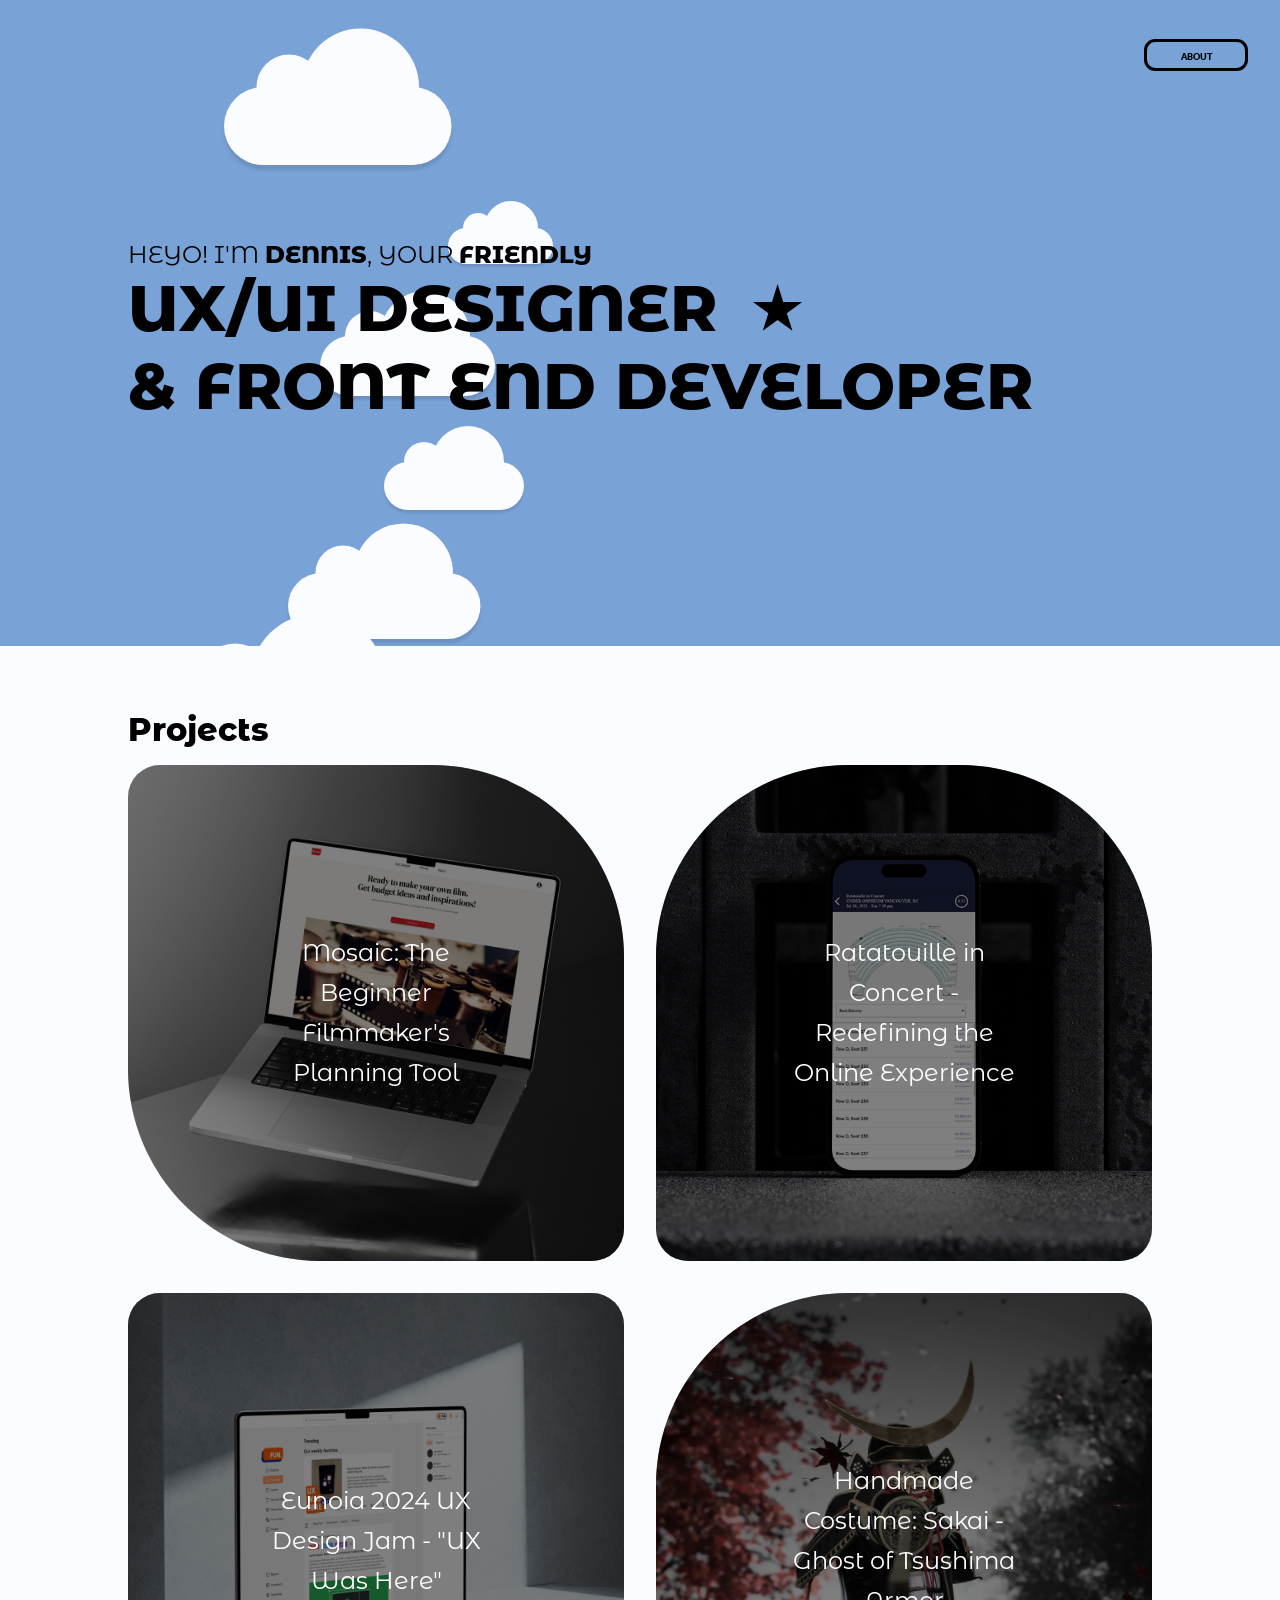
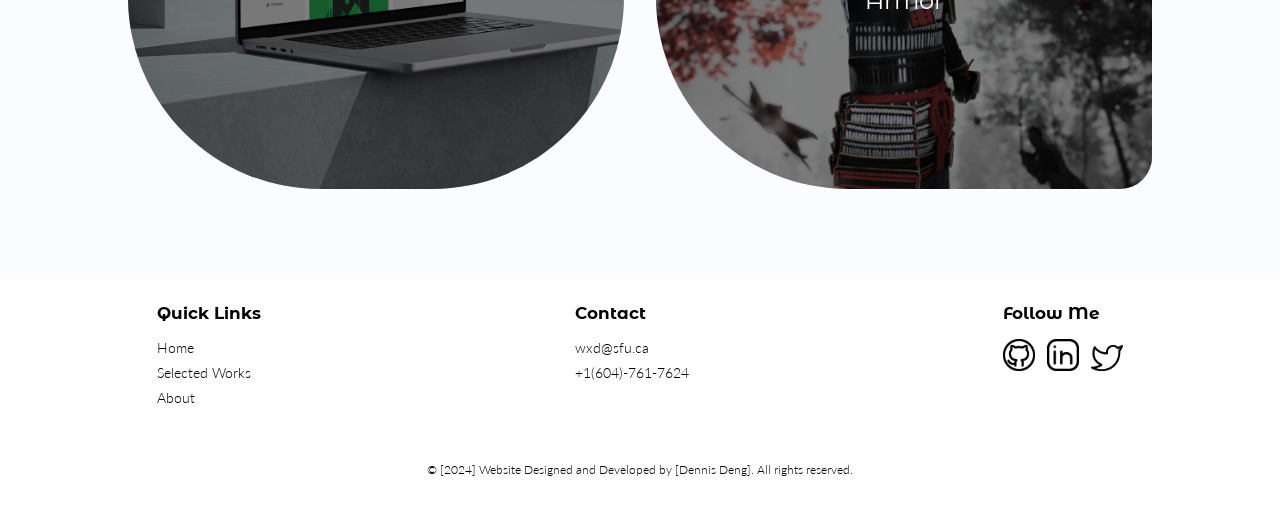
==== index.html @ 2049c50f "Recover from local files" ====
<!DOCTYPE html>
<html lang="en">
    <head>
        <meta charset="utf-8" />
        <meta name="viewport" content="width=device-width, initial-scale=1">
        
        <title>Dennis Deng's Portfolio | UX/UI Designer & Front-End Developer</title>

        <link rel="preconnect" href="https://fonts.googleapis.com">
        <link rel="preconnect" href="https://fonts.gstatic.com" crossorigin>
        <link href="https://fonts.googleapis.com/css2?family=Lato:ital,wght@0,100;0,300;0,400;0,700;0,900;1,100;1,300;1,400;1,700;1,900&family=Montserrat+Alternates:ital,wght@0,500;0,600;0,700;0,800;0,900;1,500;1,600;1,700;1,800;1,900&display=swap" rel="stylesheet">

        <link rel="stylesheet" href="css/animation.css">
        <link rel="stylesheet" href="css/main.css">
        <link rel="stylesheet" href="css/grid.css">

    </head>

    <body>
        <header role="banner">
            <div class="heading">
                <nav class="header-container nav-flex" role="navigation">
                    <a href="#">
                        <img src="img/logo_3_white.svg" width="633" height="649" alt="A signature logo with my initial inside a moon that lead the user back to the top.">
                    </a>
                    
                    <div class="cloud-button">
                        <ul>
                            <li>
                                <a class="navs nav-about" href="about.html">
                                    <span></span><span></span><span></span><span></span>
                                    ABOUT
                                </a>
                            </li>
                        </ul>
                    </div>
                </nav>
            </div>
        </header>

        <div id="background-wrap" aria-hidden="true">
            <div class="x1">
                <div class="cloud"></div>
            </div>

            <div class="x2">
                <div class="cloud"></div>
            </div>

            <div class="x3">
                <div class="cloud"></div>
            </div>

            <div class="x4">
                <div class="cloud"></div>
            </div>

            <div class="x5">
                <div class="cloud"></div>
            </div>

            <div class="x6">
                <div class="cloud"></div>
            </div>

            <div class="x7">
                <div class="cloud"></div>
            </div>
        </div>

        <section class="home-container name-and-role">

            <div class="grid-hero">
                <div class="hero-heading-lines">
                    <p>HEYO! I'M <span>DENNIS</span>, YOUR <span>FRIENDLY</span></p>
                    <div class="hero-heading-line">
                        <h1>UX/UI DESIGNER <span class="star"></span> <span class="second-role">& FRONT END DEVELOPER</span></h1>
                    </div>
                </div>
            </div>
            
        </section>

        <section class="work-section">
            <div class="selected-work">
                <div class="home-container works-heading">
                    <h2>Projects</h2>
                </div>

                <div class="home-container grid two-columns works-selections">
                    <div class="cloud-effect work-one">
                        <ul>
                            <li>
                                <a href="works3.html">
                                    <span></span><span></span><span></span><span></span>
                                    <div class="image-wrapper wrapper-three">
                                        <img src="img/work3/landingpage.webp" width="1600" height="1200" alt="Mosaic, the filmmaker tool landing page">
                                        <h3 class="image-title">Mosaic: The Beginner Filmmaker's Planning Tool</h3>
                                    </div>
                                </a>
                            </li>
                        </ul>
                    </div>                    

                    <div class="cloud-effect work-two">
                        <ul>
                            <li>
                                <a href="works.html">
                                    <span></span><span></span><span></span><span></span>
                                    <div class="image-wrapper wrapper-one">
                                        <img src="img/phone-mockup.jpeg" width="1000" height="750" alt="A front perspective view of the orchestra with four orchestra section names hover on the screen">
                                        <h3 class="image-title">Ratatouille in Concert - Redefining the Online Experience</h3>
                                    </div>
                                </a>
                            </li>
                        </ul>
                    </div>

                    <div class="cloud-effect work-three">
                        <ul>
                            <li>
                                <a href="works2.html">
                                    <span></span><span></span><span></span><span></span>
                                    <div class="image-wrapper wrapper-two">
                                        <img src="img/work2/fun-mode-mocup.jpeg" width="1600" height="1200" alt="the fun page mockup">
                                        <h3 class="image-title">Eunoia 2024 UX Design Jam - "UX Was Here"</h3>
                                    </div>
                                </a>
                            </li>
                        </ul>
                    </div>

                    <div class="cloud-effect work-four">
                        <ul>
                            <li>
                                <a href="works4.html">
                                    <span></span><span></span><span></span><span></span>
                                    <div class="image-wrapper wrapper-four">
                                        <img src="img/work4/poster1.webp" width="1152" height="2048" alt="Me dressed the Samurai costume made by my team in IAT336">
                                        <h3 class="image-title">Handmade Costume: Sakai - Ghost of Tsushima Armor</h3>
                                    </div>
                                </a>
                            </li>
                        </ul>
                    </div>

                </div>
            </div>

            <footer class="footer">
                <div class="footer-content">
                    <div class="footer-section links">
                        <h3>Quick Links</h3>
                        <ul>
                            <li><a href="index.html">Home</a></li>
                            <li><a href="index.html#work-section">Selected Works</a></li>
                            <li><a href="about.html">About</a></li>
                        </ul>
                    </div>
                    <div class="footer-section contact">
                        <h3>Contact</h3>
                        <ul>
                            <li><a href="mailto:wxd@sfu.com">wxd@sfu.ca</a></li>
                            <li><a href="tel:+16047617624">+1(604)-761-7624</a></li>
                        </ul>
                    </div>
                    <div class="footer-section social">
                        <h3>Follow Me</h3>
                        <div class="follow-me">
                            <a href="https://github.sfu.ca/wxd?tab=repositories" target="_blank">
                                <img src="img/github.png" width="638" height="638" alt="A GitHub icon that will lead the user to my GitHub page">
                            </a>
                            <a href="https://www.linkedin.com/in/dennis-deng-a18a14203/" target="_blank">
                                <img src="img/linkdin.png" width="638" height="638" alt="A LinkedIn icon that will lead the user to my Linkdin page">
                            </a>
                            <a href="https://twitter.com/NewBlashed" target="_blank">
                                <img src="img/twitter.png" width="638" height="638" alt="A Twitter icon that will lead the user to my Twitter page">
                            </a>
                        </div>
                        
                        
                    </div>
                </div>
                <div class="footer-bottom">
                    <p>&copy; [2024] Website Designed and Developed by [Dennis Deng]. All rights reserved.</p>
                </div>
            </footer>
        </section>
        
    </body>
</html>
---- css/animation.css ----
/* animations */

/* Reference: https://animista.net/play/basic/slide/slide-right */

@keyframes animateCloud {
    0% {margin-left: -62.5rem; opacity: 0;}
    100% {margin-left: 100%; opacity: 1;}
}

@keyframes fadeIn {
    from { opacity: 0; }
    to { opacity: 1; }
}

@keyframes animateCloud2 {
    0% {margin-left: -11.5rem; opacity: 0;}
    50% {opacity: 0.3;}
    100% {margin-left: 100%; opacity: 1;}
}

@keyframes scale-and-spin {
    0%, 10% { 
        transform: scale(0) rotate(0deg);
    }
    20% { 
        transform: scale(1) rotate(0deg);
    }
    100% {
        transform: scale(1) rotate(360deg); 
    }
}


@keyframes slowFadeIn {
    0% { opacity: 0; }
    30% { opacity: 0; }
    100% { opacity: 1; }
}

@keyframes slide-bottom {
    0% {
        transform: translateY(-6rem);
        opacity: 0;
    }

    100% {
        transform: translateY(0);
        opacity: 1;
    }
}

@keyframes slide-right {
    0% {
        transform: translateX(-2rem);
        opacity: 0;
    }
    30%{
        transform: translateX(-2rem);
        opacity: 0;
    }
    100% {
        transform: translateX(0);
        opacity: 1;
    }
}

@keyframes spin {
    from {
        transform: rotate(0deg);
    }
    to {
        transform: rotate(360deg);
    }
}
---- css/main.css ----
*{
    margin: 0;
    padding: 0;
    box-sizing: border-box;
}

body {
    color: #010101;
    background-color: #79a2d6;

    font-size: 1rem;
    overflow-x: hidden;
}


/* Clouds */
/* tutorials: https://www.youtube.com/watch?v=V5TzSm-INrY&ab_channel=CatalystCoder */
#background-wrap {
    padding-top: 3.125rem;
    width:100%;
    position: fixed;
    z-index: -1;
}

.x1 {
    animation: animateCloud 40s linear infinite;
    transform: scale(0.65);
}

.x2 {
    animation: animateCloud 20s linear infinite;
    transform: scale(0.3);
}

.x3 {
    animation: animateCloud 30s linear infinite;
    transform: scale(0.5);
}

.x4 {
    animation: animateCloud 15s linear infinite;
    transform: scale(0.4);
}

.x5 {
    animation: animateCloud 25s linear infinite;
    transform: scale(0.55);
}

.x6 {
    animation: animateCloud 15s linear infinite;
    transform: scale(0.75);
}

.x7 {
    animation: animateCloud 35s linear infinite;
    transform: scale(0.95);
}

.cloud {
    animation: fadeIn 2s;
    background: #fafcff;
    border-radius: 6.25em; 
    box-shadow: 0 0.5em 0.3125em rgba(0, 0, 0, 0.1); 
    height: 7.5em; 
    position: relative;
    width: 21.875em; 
}

.cloud:after, .cloud:before {
    animation: fadeIn 2s;
    background: #fafcff;
    content: '';
    position: absolute;
    z-index: -1;
}

.cloud:after {
    border-radius: 6.25em; 
    height: 6.25em; 
    left: 3.125em; 
    top: -3.125em; 
    width: 6.25em; 
}

.cloud:before {
    border-radius: 12.5em; 
    width: 11.25em; 
    height: 11.25em; 
    right: 3.125em; 
    top: -5.625em; 
}

         
/* star */
/* Youtube tutorial: https://www.youtube.com/shorts/K7EvRT1rzUs */
.star {
    display: inline-block; 
    width: 0.8em; 
    height: 0.8em; 
    background-color: black;
    clip-path: polygon(50% 0%, 61% 35%, 98% 35%, 68% 57%, 79% 91%, 50% 70%, 21% 91%, 32% 57%, 2% 35%, 39% 35%);
    margin-left: 1rem; 
    margin-bottom: 0.5rem;
    vertical-align: middle; 
    animation: scale-and-spin 5s alternate ease-in-out;
}

.hero-heading-line h1 .star {
    display: inline-block; 
}

h1{
    font-size: 5rem;
    font-family: 'Montserrat Alternates', sans-serif;
    font-weight: 800;
    animation: slide-bottom 1s cubic-bezier(0.250, 0.460, 0.450, 0.940) both;
    margin-bottom: 1rem;
}

h2{
    font-family: 'Montserrat Alternates', sans-serif;
    font-weight: 800;
    animation: slowFadeIn 1s;
}

h3{
    font-family: 'Montserrat Alternates', sans-serif;
    font-weight: 400;
    animation: slowFadeIn 1s;
}

p{
    font-family: 'Lato', sans-serif;
    font-weight: 300;
    margin-bottom: 1.25rem;
    font-size: 1.25rem;
    animation: slide-right 1s;
}

ul li{
    text-decoration: none;
    list-style-type: none;
    font-family: 'Lato', sans-serif;
    font-weight: 300;
    animation: slide-right 1s;
}

.hero-heading-lines p{
    font-family: 'Montserrat Alternates', sans-serif;
    font-weight: 400;
    font-size: 2rem;
    animation: slowFadeIn 1s;
}

.hero-heading-lines span{
    font-weight: 800;
}

.home-container {
    width: 100%;
    max-width: 102.5rem;
    margin-left: auto;
    margin-right: auto;
    padding-left: 3rem;
    padding-right: 3rem;
}

.header-container{
    width: 100%;
    max-width: 102.5rem;
    margin-top: 0.5rem;
    margin-left: auto;
    margin-right: auto;
    padding-left: 2rem;
    padding-right: 2rem;
}

.header-container img{
    opacity: 0;
}


/* nav */
.navs{
    padding: 1rem 2rem;
}

nav ul li a{
    text-decoration: none;
    font-family: 'Lato', sans-serif;
    font-weight: 800;
    color: #000;
    transition: 0.5s;
    font-size: 0.55rem;
}

nav ul li a:hover{
    color: #ffffff;
}

/* button 
a cloud button tutorial from a short video in an chinese app: http://xhslink.com/P86F2w*/
nav ul{
    list-style: none;
    margin: 0;
    padding: 0;
}

nav ul li {
    --c: #000000;
    color: var(--c);
    width: 6.5rem;
    height: 2rem;
    border: 0.2rem solid var(--c);
    border-radius: 0.7rem;
    text-align: center;
    font-weight: bold;
    cursor: pointer;
    margin-left: 1rem;
    line-height: 1.45em;
    position: relative;
    overflow: hidden;
    z-index: 2;
    transition: 0.5s;
}

nav ul li span{
    position: absolute;
    width: 40%;
    height: 100%;
    background-color: var(--c);
    border-radius: 50%;
    transform: translateY(150%);
    left: calc((var(--n) - 1) * 25%);

    transition: 0.5s;
    transition-delay: calc((var(--n) - 1) * 0.1s);
    z-index: -1;
}

nav ul li:hover span{
    transform: translateY(0) scale(2);
}

nav ul li a:focus {
    background-color: #000;
    color: #fff;
}

nav ul li span:nth-child(1){
    --n:1;
}

nav ul li span:nth-child(2){
    --n:2;
}

nav ul li span:nth-child(3){
    --n:3;
}

nav ul li span:nth-child(4){
    --n:4;
}

/* heading */
.hero-heading-line h1{
    margin: 0;
}

.hero-heading-lines p{
    font-weight: 400;
    margin: 15rem 0 0 0;
}

.hero-heading-line h1 span {
    display: block; 
}


/* selected work */
.cloud-effect{
    margin: 0;
}
.cloud-effect ul{
    list-style: none;
    margin: 0;
    padding: 0;
}

.cloud-effect ul li{
    --c:#79a2d6;
    color: var(--c);
    width: 100%;
    height: auto;
    /* border: 0.4rem solid #000000; */
    /* border-radius: 2rem; */
    text-align: center;
    line-height: 2.5rem;
    font-weight: bold;
    cursor: pointer;
    position: relative;
    overflow: hidden;
    z-index: 8;
    transition: 0.5s;
}

.cloud-effect ul li span{
    position: absolute;
    width: 70%;
    height: 70%;
    background-color: var(--c);
    border-radius: 50%;
    transform: translateY(150%);
    left: calc((var(--n) - 2) * 50%);

    transition: 0.5s;
    transition-delay: calc((var(--n) - 1) * 0.1s);
    z-index: 6;
}

.cloud-effect ul li:hover span,
.cloud-effect ul li a:focus span{
    transform: translateY(0) scale(2);
}

.cloud-effect ul li span:nth-child(1){
    --n:1;
}

.cloud-effect ul li span:nth-child(2){
    --n:2;
}

.cloud-effect ul li span:nth-child(3){
    --n:3;
}

.cloud-effect ul li span:nth-child(4){
    --n:4;
}

.selected-work {
    position: relative;
    background-color: #fafcff;
    padding-bottom: 10vh;
    margin-top: 1rem;
}

.work-one ul li{
    animation: slowFadeIn 2s;
    border-radius: 2rem 12rem 2rem 12rem;
}
.work-two ul li{
    animation: slowFadeIn 3s;
    border-radius: 12rem 12rem 2rem 2rem;
}
.work-three ul li{
    animation: slowFadeIn 4s;
    border-radius: 2rem 2rem 12rem 12rem;
}
.work-four ul li{
    animation: slowFadeIn 5s;
    border-radius: 12rem 2rem 2rem 12rem;
}

.works-heading h2{
    margin-top: 3rem;
    margin-bottom: 1rem;
    font-size: 2rem;

    color: #000000;
}

.works-selections h3{
    font-size: 1.5rem;
}

.works-heading {
    position: relative; 
    padding-top: 1rem;
}

.works-selections {
    position: relative; 
}

.image-wrapper {
    position: relative;
    width: 100%;
    padding-top: 100%;
    overflow: hidden;
}

.image-wrapper::before {
    content: '';
    position: absolute;
    top: 0;
    left: 0;
    width: 100%;
    height: 100%;
    z-index: 1;
}

.wrapper-one::before{
    background: rgba(0, 0, 0, 0.5);
}

.wrapper-two::before{
    background: rgba(0, 0, 0, 0.5);
}

.wrapper-three::before{
    background: rgba(0, 0, 0, 0.5);
}

.wrapper-four::before{
    background: rgba(0, 0, 0, 0.5);
}

.image-wrapper img {
    position: absolute;
    top: 0;
    left: 0;
    width: 100%;
    height: 100%;
    object-fit: cover;
    z-index: 0;
}

.image-title {
    position: absolute;
    text-align: center;
    top: 50%;
    left: 50%;
    transform: translate(-50%, -50%);
    z-index: 10;
    color: white; 
    transition: color 1s; 
}

.cloud-effect ul li:hover .image-title {
    color: black; 
}

/* I wouldn't get the focus state to trigger the title animation, only hover would. Therefore, I ask chatgpt with prompt: giving the following HTML structure, how to get focus state to work for the image-title animation? */
/* Focus State for the anchor */
.cloud-effect ul li a:focus-within .image-title {
    color: black; 
}

/* Chatgpt prompt: the .name-and-role, .heading also scroll when scrolling, I want it to be fixed and the work-section to be relative */
.name-and-role{
    position: fixed;
    top: 0; 
    left: 0; 
    right: 0; 
    z-index: 1; 
}

.heading{
    background-color: transparent;
    transition: background-color 0.3s ease, box-shadow 0.3s ease;
    animation: slowFadeIn 3s;
    position: fixed;
    top: 0; 
    left: 0; 
    right: 0; 
    z-index: 2; 
}

.nav-flex img {
    width: 100%;
    height: 10vh;
    padding: 1rem 0 1rem;
    transition: transform 0.2s ease; 
    margin-left: 0;
}

.nav-flex{
    text-align: left;
}

.button-flex{
    display: flex;
    flex-wrap: nowrap;
}

/* buttons */
.button-secondary{
    display: inline-block;  
    padding: 1rem 2rem;
    font-size: 0.75rem;
    font-weight: 600;
    border-radius: 0.7rem;
    color: rgb(255, 255, 255);
    background-color: #000000;
    text-decoration: none;
    transition-property: background-color; 
    transition-duration: 0.5s;
    /* text-align: center; */
    border: 0.2rem solid transparent;
    font-family: 'Lato', sans-serif;
    font-weight: 800;
    animation: slowFadeIn 2s;
}

.button-secondary:hover, .button-secondary:focus {
    background-color: transparent;
    border-radius: 0.7rem;
    padding: 1rem 2rem;
    border: 0.2rem solid;
    color: #000000;
}

/* Higher z-index for work-section to scroll over fixed elements */
.work-section {
    position: relative;
    top: 70vh;
    z-index: 2; 
}

/* ---------- footer ---------- */
.footer {
    z-index: 4;
    background-color: rgb(255, 255, 255);
    color: #000000;
    padding: 1.5rem 0;
    font-size: 0.9rem;
    box-shadow: 0 -0.3rem 0.3rem -0.3rem rgba(0, 0, 0, 0.2);
}

.footer-content {
    display: flex;
    justify-content: space-around;
    align-items: flex-start;
    flex-wrap: wrap;
    max-width: 100%;
    margin: 0 auto;
}

.footer-section {
    margin-bottom: 1.5rem;
}

.footer-section h3 {
    color: #000000;
    margin-bottom: 1rem;
    font-weight: 700;
}

.footer-section ul {
    list-style: none;
    font-family: 'Lato', sans-serif;
    padding: 0;
}

.footer-section ul li{
    margin-bottom: 0.5rem;
}

.footer-section ul li a {
    color: #000000;
    text-decoration: none;
    transition: color 0.3s;
}

.footer-section ul li a:hover {
    color: #79a2d6;
}

.footer-bottom {
    text-align: center;
    margin-top: 1.5rem;
}

.footer-bottom p{
    font-size: 0.75rem;
}

.follow-me{
    width: 100%;
    display: flex;
    justify-content: space-between;
    align-items: baseline;
    gap: 0.75rem;
}

.follow-me img{
    width: 2rem;
    height: auto;
}
---- css/grid.css ----
.grid{
    display: grid;
}

.grid.two-columns {
    grid-template-columns: minmax(1rem,1fr) minmax(1rem,1fr);
    grid-gap: 2rem;
}

.grid.three-columns {
    grid-template-columns: minmax(1rem,1fr) minmax(1rem,1fr) minmax(1rem,1fr);
    grid-gap: 1rem;
}

.hero-heading-lines {
    flex-direction: column;
    display: flex;
}

.hero-heading-line {
    justify-content: space-between;
    align-items: flex-end;
    display: flex;
    position: relative;
    overflow: hidden;
}

.nav-flex{
    display: flex;
    justify-content: space-between;
    align-items: center;
}

/* Tutorial of using media query: https://css-tricks.com/a-complete-guide-to-css-media-queries/ */

/* Mobile Phones: less than 600px / 16px ~= 37.5rem */
@media only screen and (max-width: 37.5rem) {
    .home-container {
        width: 100%;
        padding-left: 1rem;
        padding-right: 1rem;
    }

    .project-website{
        width: 100%;
    }

    .hero-heading-lines p{
        margin: 15rem 0 0 0;
        font-size: 1rem;
    }

    h1{
        font-size: 1.5rem;
    }

    h2{
        font-size: 1rem;
    }

    .works-selections h3 {
        font-size: 1rem;
    }

    footer h3{
        font-size: 1rem;
    }

    .work-one-heading h1{
        margin-top: 0;
        margin-bottom: 2em;
    }

    .works-heading h2{
        margin-top: 3rem;
        margin-bottom: 1rem;

        font-size: 1.25rem;
    }

    h3{
        font-size: 0.75rem;
        margin-bottom: 3em;
    }

    p{
        margin-bottom: 1rem;
        font-size: 1rem;
    }

    .preview-details p{
        color: white;
        width: 100%;
    }

    .grid.two-columns{
        grid-template-columns: 1fr;
    }

    .work-section {
        top: 40vh;
    }

    /* footer */
    .footer-content {
        flex-direction: column;
        align-items: center;
        text-align: center;
    }

    .footer-section {
        margin-bottom: 2rem;
    }

    /* works.html */
    .work-grid-container{
        flex-wrap: wrap;
        gap: 0;
    }

    .content-container{
        flex-wrap: wrap;
        gap: 0;
        margin-bottom: 10em;
    }

    /* about */
    .about-container{
        margin-top: 5rem;
        flex-wrap: wrap;
        gap: 0;
    }

    .star{
        display: none;
    }

    .hero-heading-line h1 .star {
        display: none;
    }

    .bio-container{
        margin-left: 1rem;
        margin-right: 1rem;
    }

    .bio-container h1{
        margin-top: 1rem;
    }

    .image-container img{
        margin-bottom: 3rem;
    }

    .project-thought{
        width: 100%;
        margin-top: 7em;
        margin-bottom: 9em;
    }

    .project-website a{
        display: block;
        text-align: center;
    }

    .work-selection-container{
        display: block;
        text-align: center;
        padding-left: 0;
    }

    .work-selection-container a{
        margin-bottom: 1rem;
        width: 100%;
    }

    .selected-work-one{
        margin-bottom: 5rem;
    }

    .about-page-button a{
        margin-bottom: 0.25rem;
    }

    .work-showcase iframe {
        height: 50rem; 
    }
    figcation{
        margin-top: 2em;
    }
    .heading{
        padding-bottom: 1rem;
    }
    .header-container{
        margin-top: 1rem;
    }
    .nav-flex{
        display: block;
        text-align: center;
        padding-left: 0;
    }
    .navs{
        padding: 1rem 7.5rem;
    }
    .button-flex {
        display: block;
    }
    nav ul li {
        margin-top: 0.15rem;
        width: 100%;
    }

    .project-detail{
        display: block;
        text-align: center;
    }

    .project-detail h3{
        margin-top: 3rem;
        margin-bottom: 1rem;
        font-size: 1.25rem;
    }

    .nav-flex img {
        display: none;
    }

    .project-detail h2{
        margin-top: 2.5rem;
    }

}

@media only screen and (max-height: 56.25rem){
    .work-section {
        position: relative;
        top: 70vh;
        z-index: 2; 
    }
}

/* Tablets: between (600px)37.5rem and (900px)56.25rem */
@media only screen and (min-width: 37.5rem) and (max-width: 56.25rem) {
    h1{
        font-size: 3rem;
    }

    h2{
        font-size: 1.25rem;
    }

    p{
        margin-bottom: 1rem;
        font-size: 1rem;
    }

    .preview-details p{
        color: white;
        width: 100%;
    }

    h3{
        font-size: 1rem;
        margin-bottom: 3em;
    }

    .works-selections h3 {
        font-size: 1.25rem;
    }

    .hero-heading-lines p{
        margin: 15rem 0 0 0;
        font-size: 1rem;
    }

    /* footer */
    .footer-content {
        flex-direction: column;
        align-items: center;
        text-align: center;
    }

    .footer-section {
        margin-bottom: 2rem;
    }

    /* works.html */
    .work-grid-container{
        gap: 10rem;
    }

    .content-container{
        gap: 10rem;
        margin-bottom: 15rem;
    }

    .content-container p{
        margin-top: 0;
    }

    /* about */
    .about-container{
        margin-top: 10rem;
        flex-wrap: wrap;
        gap: 0;
    }

    .bio-container h1{
        margin-top: 1rem;
    }

    .star{
        display: none;
    }

    .works-heading h2{
        margin-top: 3rem;
        margin-bottom: 1rem;

        font-size: 2rem;
    }

    .project-thought{
        width: 75%;
        margin-top: 9em;
        margin-bottom: 11em;
    }
}

/* Small Laptops/Large Tablets: between (900px)56.25rem and (1200px)75rem */
@media only screen and (min-width: 56.25rem) and (max-width: 75rem) {
    h1{
        font-size: 3.5rem;
    }

    h2{
        font-size: 1.25rem;
    }

    p{
        margin-bottom: 1rem;
        font-size: 1rem;
    }


    .hero-heading-lines p{
        margin: 15rem 0 0 0;
        font-size: 1.5rem;
    }

    /* works.html */
    .work-grid-container{
        gap: 20rem;
    }

    .content-container{
        gap: 20rem;
        margin-bottom: 15rem;
    }

    .content-container p{
        margin-top: 0;
    }

    /* about */
    .about-container{
        gap: 5rem;
    }

    .works-heading h2{
        margin-top: 3rem;
        margin-bottom: 1rem;

        font-size: 2rem;
    }

    .project-thought{
        width: 65%;
        margin-top: 10em;
        margin-bottom: 12em;
    }

    .work-showcase iframe {
        height: 60rem; 
    }
    
}

/* desktop/Large laptop: between (1200px)75rem and (1920px)120rem */
@media only screen and (min-width: 75rem) and (max-width: 120rem){ 
    .home-container {
        padding-left: 8rem;
        padding-right: 8rem;
    }

    h1{
        font-size: 4rem;
    }

    .bio-container h1{
        font-size: 5rem;
        width: 100%;
    }

    .hero-heading-lines p{
        margin: 15rem 0 0 0;
        font-size: 1.5rem;
    }
    
    p{
        margin-bottom: 1rem;
        font-size: 1rem;
    }

    .work-showcase iframe {
        height: 50rem; 
    }

    .content-container p{
        margin-top: 0;
    }
}
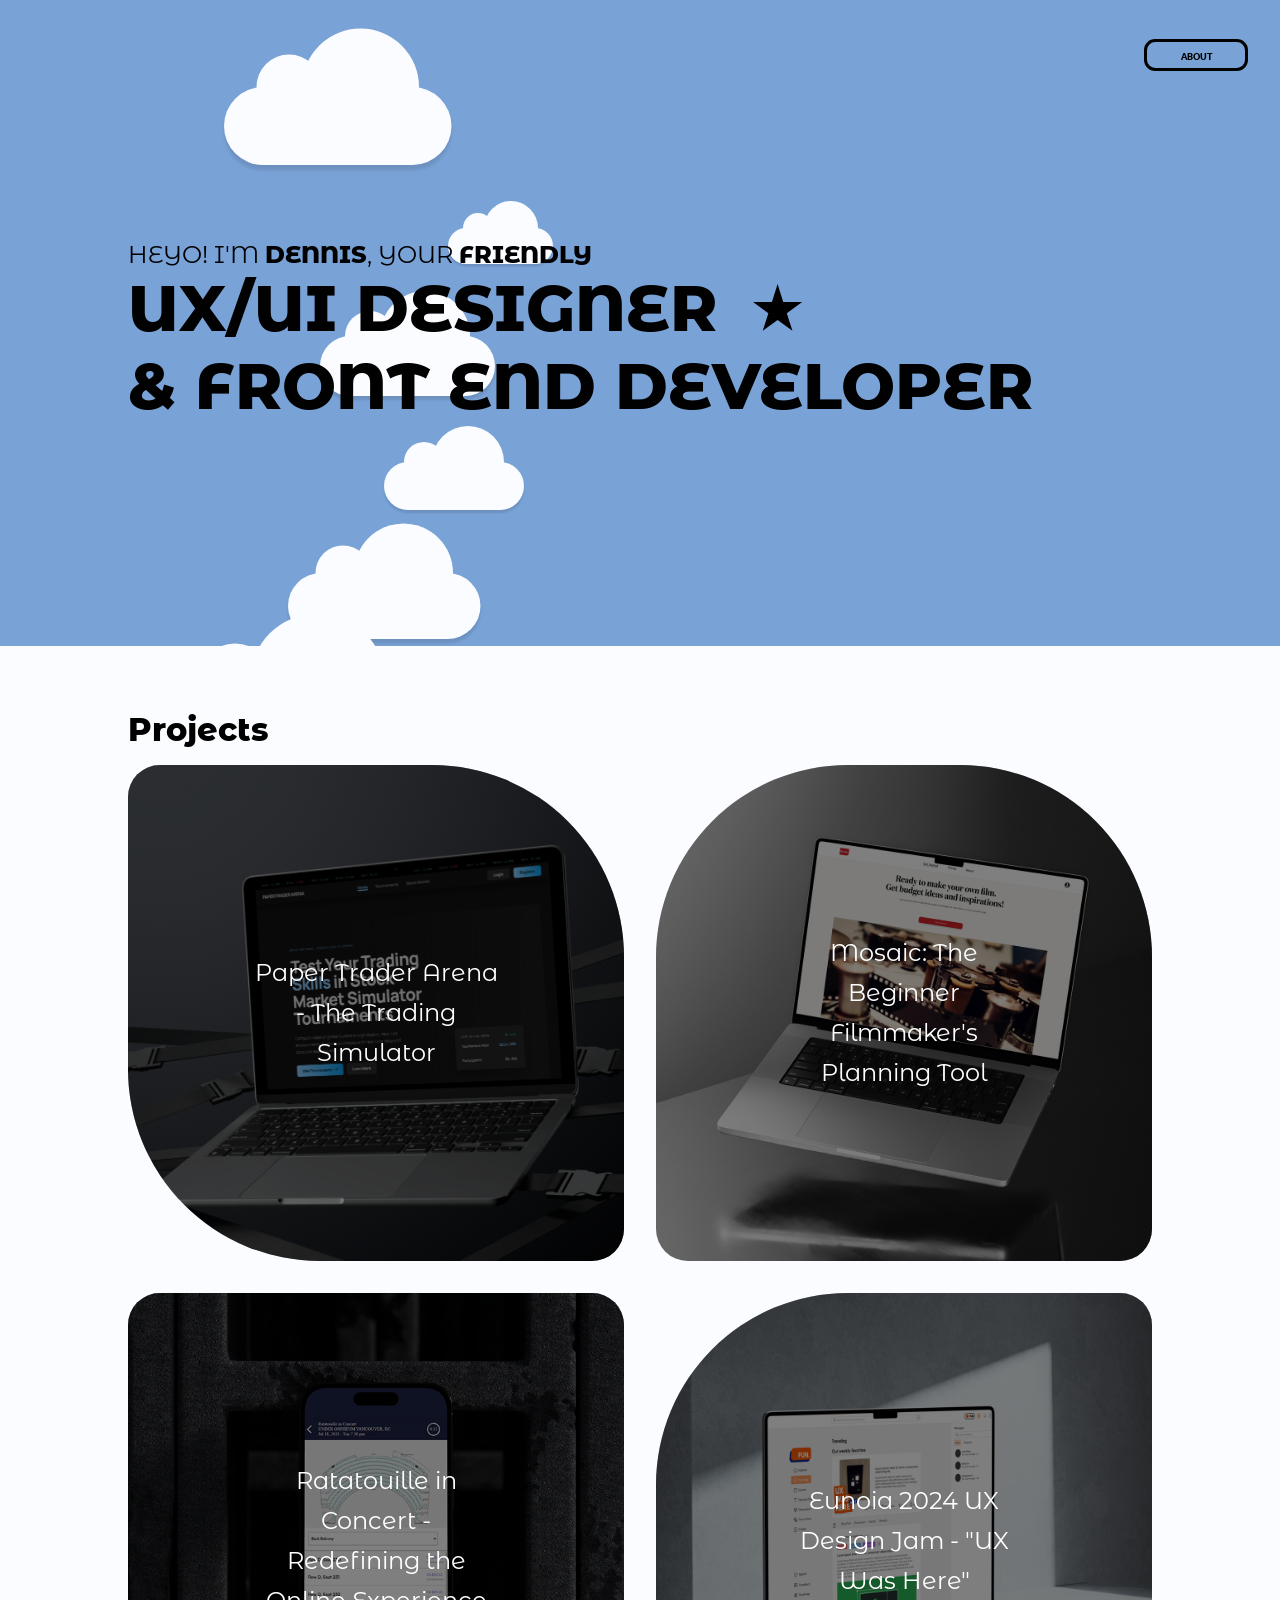
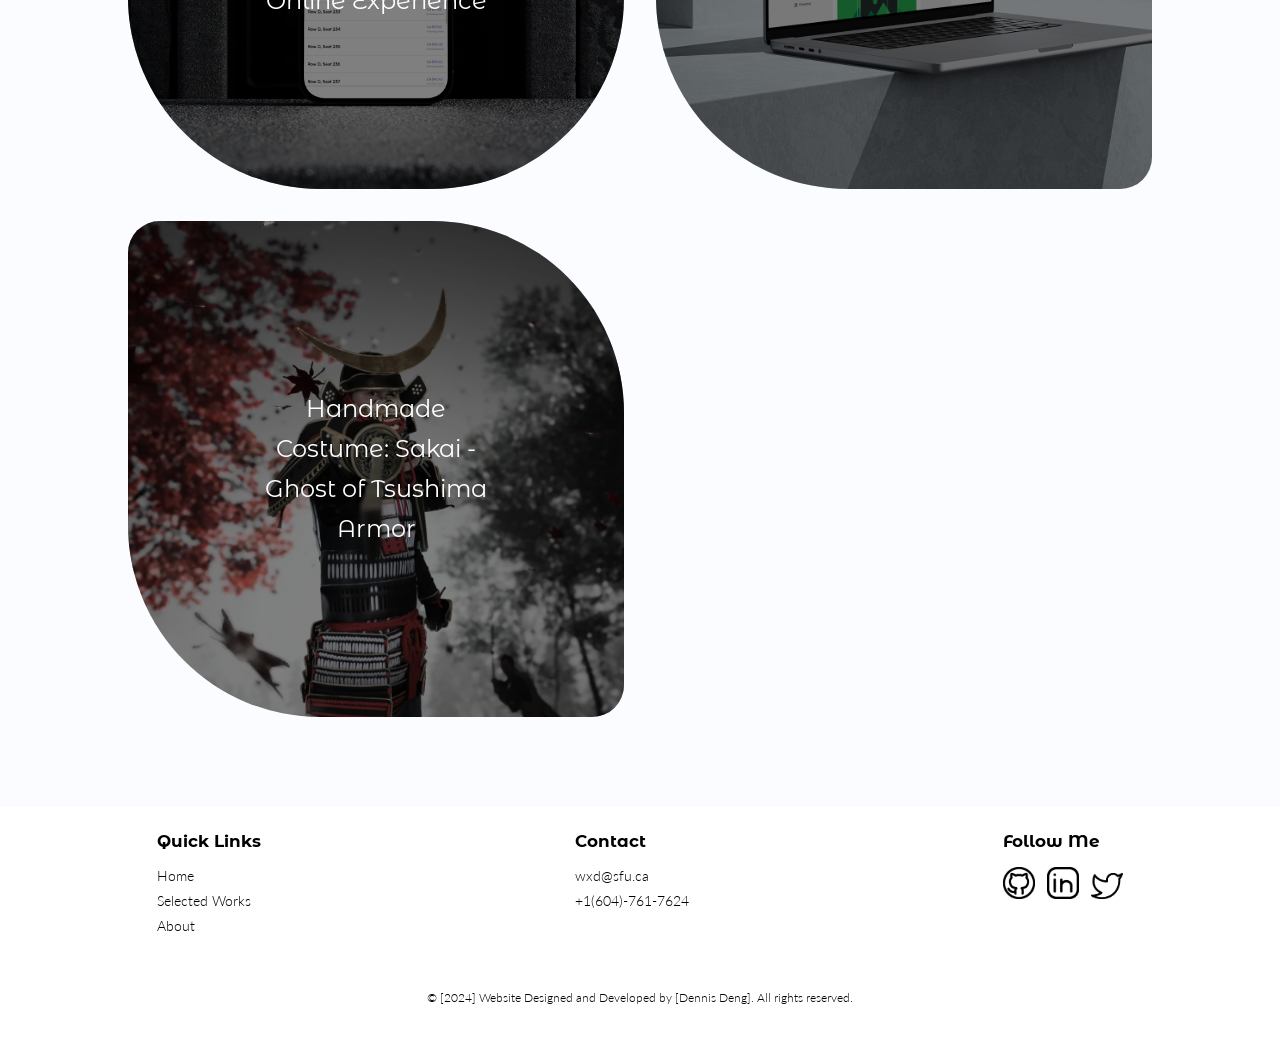
==== commit f475d564: "Updating new experiences Updated Work5" ====
--- a/index.html
+++ b/index.html
@@ -1,191 +1,270 @@
-<!DOCTYPE html>
+<!doctype html>
 <html lang="en">
-    <head>
-        <meta charset="utf-8" />
-        <meta name="viewport" content="width=device-width, initial-scale=1">
-        
-        <title>Dennis Deng's Portfolio | UX/UI Designer & Front-End Developer</title>
-
-        <link rel="preconnect" href="https://fonts.googleapis.com">
-        <link rel="preconnect" href="https://fonts.gstatic.com" crossorigin>
-        <link href="https://fonts.googleapis.com/css2?family=Lato:ital,wght@0,100;0,300;0,400;0,700;0,900;1,100;1,300;1,400;1,700;1,900&family=Montserrat+Alternates:ital,wght@0,500;0,600;0,700;0,800;0,900;1,500;1,600;1,700;1,800;1,900&display=swap" rel="stylesheet">
-
-        <link rel="stylesheet" href="css/animation.css">
-        <link rel="stylesheet" href="css/main.css">
-        <link rel="stylesheet" href="css/grid.css">
-
-    </head>
-
-    <body>
-        <header role="banner">
-            <div class="heading">
-                <nav class="header-container nav-flex" role="navigation">
-                    <a href="#">
-                        <img src="img/logo_3_white.svg" width="633" height="649" alt="A signature logo with my initial inside a moon that lead the user back to the top.">
-                    </a>
-                    
-                    <div class="cloud-button">
-                        <ul>
-                            <li>
-                                <a class="navs nav-about" href="about.html">
-                                    <span></span><span></span><span></span><span></span>
-                                    ABOUT
-                                </a>
-                            </li>
-                        </ul>
-                    </div>
-                </nav>
+  <head>
+    <meta charset="utf-8" />
+    <meta name="viewport" content="width=device-width, initial-scale=1" />
+
+    <title>
+      Dennis Deng's Portfolio | UX/UI Designer & Front-End Developer
+    </title>
+
+    <link rel="preconnect" href="https://fonts.googleapis.com" />
+    <link rel="preconnect" href="https://fonts.gstatic.com" crossorigin />
+    <link
+      href="https://fonts.googleapis.com/css2?family=Lato:ital,wght@0,100;0,300;0,400;0,700;0,900;1,100;1,300;1,400;1,700;1,900&family=Montserrat+Alternates:ital,wght@0,500;0,600;0,700;0,800;0,900;1,500;1,600;1,700;1,800;1,900&display=swap"
+      rel="stylesheet"
+    />
+
+    <link rel="stylesheet" href="css/animation.css" />
+    <link rel="stylesheet" href="css/main.css" />
+    <link rel="stylesheet" href="css/grid.css" />
+  </head>
+
+  <body>
+    <header role="banner">
+      <div class="heading">
+        <nav class="header-container nav-flex" role="navigation">
+          <a href="#">
+            <img
+              src="img/logo_3_white.svg"
+              width="633"
+              height="649"
+              alt="A signature logo with my initial inside a moon that lead the user back to the top."
+            />
+          </a>
+
+          <div class="cloud-button">
+            <ul>
+              <li>
+                <a class="navs nav-about" href="about.html">
+                  <span></span><span></span><span></span><span></span>
+                  ABOUT
+                </a>
+              </li>
+            </ul>
+          </div>
+        </nav>
+      </div>
+    </header>
+
+    <div id="background-wrap" aria-hidden="true">
+      <div class="x1">
+        <div class="cloud"></div>
+      </div>
+
+      <div class="x2">
+        <div class="cloud"></div>
+      </div>
+
+      <div class="x3">
+        <div class="cloud"></div>
+      </div>
+
+      <div class="x4">
+        <div class="cloud"></div>
+      </div>
+
+      <div class="x5">
+        <div class="cloud"></div>
+      </div>
+
+      <div class="x6">
+        <div class="cloud"></div>
+      </div>
+
+      <div class="x7">
+        <div class="cloud"></div>
+      </div>
+    </div>
+
+    <section class="home-container name-and-role">
+      <div class="grid-hero">
+        <div class="hero-heading-lines">
+          <p>HEYO! I'M <span>DENNIS</span>, YOUR <span>FRIENDLY</span></p>
+          <div class="hero-heading-line">
+            <h1>
+              UX/UI DESIGNER <span class="star"></span>
+              <span class="second-role">& FRONT END DEVELOPER</span>
+            </h1>
+          </div>
+        </div>
+      </div>
+    </section>
+
+    <section class="work-section">
+      <div class="selected-work">
+        <div class="home-container works-heading">
+          <h2>Projects</h2>
+        </div>
+
+        <div class="home-container grid two-columns works-selections">
+          <div class="cloud-effect work-one">
+            <ul>
+              <li>
+                <a href="works5.html">
+                  <span></span><span></span><span></span><span></span>
+                  <div class="image-wrapper wrapper-three">
+                    <img
+                      src="img/work5/PaperTrader0.png"
+                      width="1500"
+                      height="1125"
+                      alt="Paper Trader Arena landing page shown on a laptop"
+                    />
+                    <h3 class="image-title">
+                      Paper Trader Arena - The Trading Simulator
+                    </h3>
+                  </div>
+                </a>
+              </li>
+            </ul>
+          </div>
+
+          <div class="cloud-effect work-two">
+            <ul>
+              <li>
+                <a href="works3.html">
+                  <span></span><span></span><span></span><span></span>
+                  <div class="image-wrapper wrapper-one">
+                    <img
+                      src="img/work3/landingpage.webp"
+                      width="1600"
+                      height="1200"
+                      alt="Mosaic, the filmmaker tool landing page"
+                    />
+                    <h3 class="image-title">
+                      Mosaic: The Beginner Filmmaker's Planning Tool
+                    </h3>
+                  </div>
+                </a>
+              </li>
+            </ul>
+          </div>
+
+          <div class="cloud-effect work-three">
+            <ul>
+              <li>
+                <a href="works.html">
+                  <span></span><span></span><span></span><span></span>
+                  <div class="image-wrapper wrapper-two">
+                    <img
+                      src="img/phone-mockup.jpeg"
+                      width="1000"
+                      height="750"
+                      alt="A front perspective view of the orchestra with four orchestra section names hover on the screen"
+                    />
+                    <h3 class="image-title">
+                      Ratatouille in Concert - Redefining the Online Experience
+                    </h3>
+                  </div>
+                </a>
+              </li>
+            </ul>
+          </div>
+
+          <div class="cloud-effect work-four">
+            <ul>
+              <li>
+                <a href="works2.html">
+                  <span></span><span></span><span></span><span></span>
+                  <div class="image-wrapper wrapper-one">
+                    <img
+                      src="img/work2/fun-mode-mocup.jpeg"
+                      width="1600"
+                      height="1200"
+                      alt="the fun page mockup"
+                    />
+                    <h3 class="image-title">
+                      Eunoia 2024 UX Design Jam - "UX Was Here"
+                    </h3>
+                  </div>
+                </a>
+              </li>
+            </ul>
+          </div>
+
+          <div class="cloud-effect work-one">
+            <ul>
+              <li>
+                <a href="works4.html">
+                  <span></span><span></span><span></span><span></span>
+                  <div class="image-wrapper wrapper-four">
+                    <img
+                      src="img/work4/poster1.webp"
+                      width="1152"
+                      height="2048"
+                      alt="Me dressed the Samurai costume made by my team in IAT336"
+                    />
+                    <h3 class="image-title">
+                      Handmade Costume: Sakai - Ghost of Tsushima Armor
+                    </h3>
+                  </div>
+                </a>
+              </li>
+            </ul>
+          </div>
+        </div>
+      </div>
+
+      <footer class="footer">
+        <div class="footer-content">
+          <div class="footer-section links">
+            <h3>Quick Links</h3>
+            <ul>
+              <li><a href="index.html">Home</a></li>
+              <li><a href="index.html#work-section">Selected Works</a></li>
+              <li><a href="about.html">About</a></li>
+            </ul>
+          </div>
+          <div class="footer-section contact">
+            <h3>Contact</h3>
+            <ul>
+              <li><a href="mailto:wxd@sfu.com">wxd@sfu.ca</a></li>
+              <li><a href="tel:+16047617624">+1(604)-761-7624</a></li>
+            </ul>
+          </div>
+          <div class="footer-section social">
+            <h3>Follow Me</h3>
+            <div class="follow-me">
+              <a
+                href="https://github.sfu.ca/wxd?tab=repositories"
+                target="_blank"
+              >
+                <img
+                  src="img/github.png"
+                  width="638"
+                  height="638"
+                  alt="A GitHub icon that will lead the user to my GitHub page"
+                />
+              </a>
+              <a
+                href="https://www.linkedin.com/in/dennis-deng-a18a14203/"
+                target="_blank"
+              >
+                <img
+                  src="img/linkdin.png"
+                  width="638"
+                  height="638"
+                  alt="A LinkedIn icon that will lead the user to my Linkdin page"
+                />
+              </a>
+              <a href="https://twitter.com/NewBlashed" target="_blank">
+                <img
+                  src="img/twitter.png"
+                  width="638"
+                  height="638"
+                  alt="A Twitter icon that will lead the user to my Twitter page"
+                />
+              </a>
             </div>
-        </header>
-
-        <div id="background-wrap" aria-hidden="true">
-            <div class="x1">
-                <div class="cloud"></div>
-            </div>
-
-            <div class="x2">
-                <div class="cloud"></div>
-            </div>
-
-            <div class="x3">
-                <div class="cloud"></div>
-            </div>
-
-            <div class="x4">
-                <div class="cloud"></div>
-            </div>
-
-            <div class="x5">
-                <div class="cloud"></div>
-            </div>
-
-            <div class="x6">
-                <div class="cloud"></div>
-            </div>
-
-            <div class="x7">
-                <div class="cloud"></div>
-            </div>
-        </div>
-
-        <section class="home-container name-and-role">
-
-            <div class="grid-hero">
-                <div class="hero-heading-lines">
-                    <p>HEYO! I'M <span>DENNIS</span>, YOUR <span>FRIENDLY</span></p>
-                    <div class="hero-heading-line">
-                        <h1>UX/UI DESIGNER <span class="star"></span> <span class="second-role">& FRONT END DEVELOPER</span></h1>
-                    </div>
-                </div>
-            </div>
-            
-        </section>
-
-        <section class="work-section">
-            <div class="selected-work">
-                <div class="home-container works-heading">
-                    <h2>Projects</h2>
-                </div>
-
-                <div class="home-container grid two-columns works-selections">
-                    <div class="cloud-effect work-one">
-                        <ul>
-                            <li>
-                                <a href="works3.html">
-                                    <span></span><span></span><span></span><span></span>
-                                    <div class="image-wrapper wrapper-three">
-                                        <img src="img/work3/landingpage.webp" width="1600" height="1200" alt="Mosaic, the filmmaker tool landing page">
-                                        <h3 class="image-title">Mosaic: The Beginner Filmmaker's Planning Tool</h3>
-                                    </div>
-                                </a>
-                            </li>
-                        </ul>
-                    </div>                    
-
-                    <div class="cloud-effect work-two">
-                        <ul>
-                            <li>
-                                <a href="works.html">
-                                    <span></span><span></span><span></span><span></span>
-                                    <div class="image-wrapper wrapper-one">
-                                        <img src="img/phone-mockup.jpeg" width="1000" height="750" alt="A front perspective view of the orchestra with four orchestra section names hover on the screen">
-                                        <h3 class="image-title">Ratatouille in Concert - Redefining the Online Experience</h3>
-                                    </div>
-                                </a>
-                            </li>
-                        </ul>
-                    </div>
-
-                    <div class="cloud-effect work-three">
-                        <ul>
-                            <li>
-                                <a href="works2.html">
-                                    <span></span><span></span><span></span><span></span>
-                                    <div class="image-wrapper wrapper-two">
-                                        <img src="img/work2/fun-mode-mocup.jpeg" width="1600" height="1200" alt="the fun page mockup">
-                                        <h3 class="image-title">Eunoia 2024 UX Design Jam - "UX Was Here"</h3>
-                                    </div>
-                                </a>
-                            </li>
-                        </ul>
-                    </div>
-
-                    <div class="cloud-effect work-four">
-                        <ul>
-                            <li>
-                                <a href="works4.html">
-                                    <span></span><span></span><span></span><span></span>
-                                    <div class="image-wrapper wrapper-four">
-                                        <img src="img/work4/poster1.webp" width="1152" height="2048" alt="Me dressed the Samurai costume made by my team in IAT336">
-                                        <h3 class="image-title">Handmade Costume: Sakai - Ghost of Tsushima Armor</h3>
-                                    </div>
-                                </a>
-                            </li>
-                        </ul>
-                    </div>
-
-                </div>
-            </div>
-
-            <footer class="footer">
-                <div class="footer-content">
-                    <div class="footer-section links">
-                        <h3>Quick Links</h3>
-                        <ul>
-                            <li><a href="index.html">Home</a></li>
-                            <li><a href="index.html#work-section">Selected Works</a></li>
-                            <li><a href="about.html">About</a></li>
-                        </ul>
-                    </div>
-                    <div class="footer-section contact">
-                        <h3>Contact</h3>
-                        <ul>
-                            <li><a href="mailto:wxd@sfu.com">wxd@sfu.ca</a></li>
-                            <li><a href="tel:+16047617624">+1(604)-761-7624</a></li>
-                        </ul>
-                    </div>
-                    <div class="footer-section social">
-                        <h3>Follow Me</h3>
-                        <div class="follow-me">
-                            <a href="https://github.sfu.ca/wxd?tab=repositories" target="_blank">
-                                <img src="img/github.png" width="638" height="638" alt="A GitHub icon that will lead the user to my GitHub page">
-                            </a>
-                            <a href="https://www.linkedin.com/in/dennis-deng-a18a14203/" target="_blank">
-                                <img src="img/linkdin.png" width="638" height="638" alt="A LinkedIn icon that will lead the user to my Linkdin page">
-                            </a>
-                            <a href="https://twitter.com/NewBlashed" target="_blank">
-                                <img src="img/twitter.png" width="638" height="638" alt="A Twitter icon that will lead the user to my Twitter page">
-                            </a>
-                        </div>
-                        
-                        
-                    </div>
-                </div>
-                <div class="footer-bottom">
-                    <p>&copy; [2024] Website Designed and Developed by [Dennis Deng]. All rights reserved.</p>
-                </div>
-            </footer>
-        </section>
-        
-    </body>
-</html>+          </div>
+        </div>
+        <div class="footer-bottom">
+          <p>
+            &copy; [2024] Website Designed and Developed by [Dennis Deng]. All
+            rights reserved.
+          </p>
+        </div>
+      </footer>
+    </section>
+  </body>
+</html>
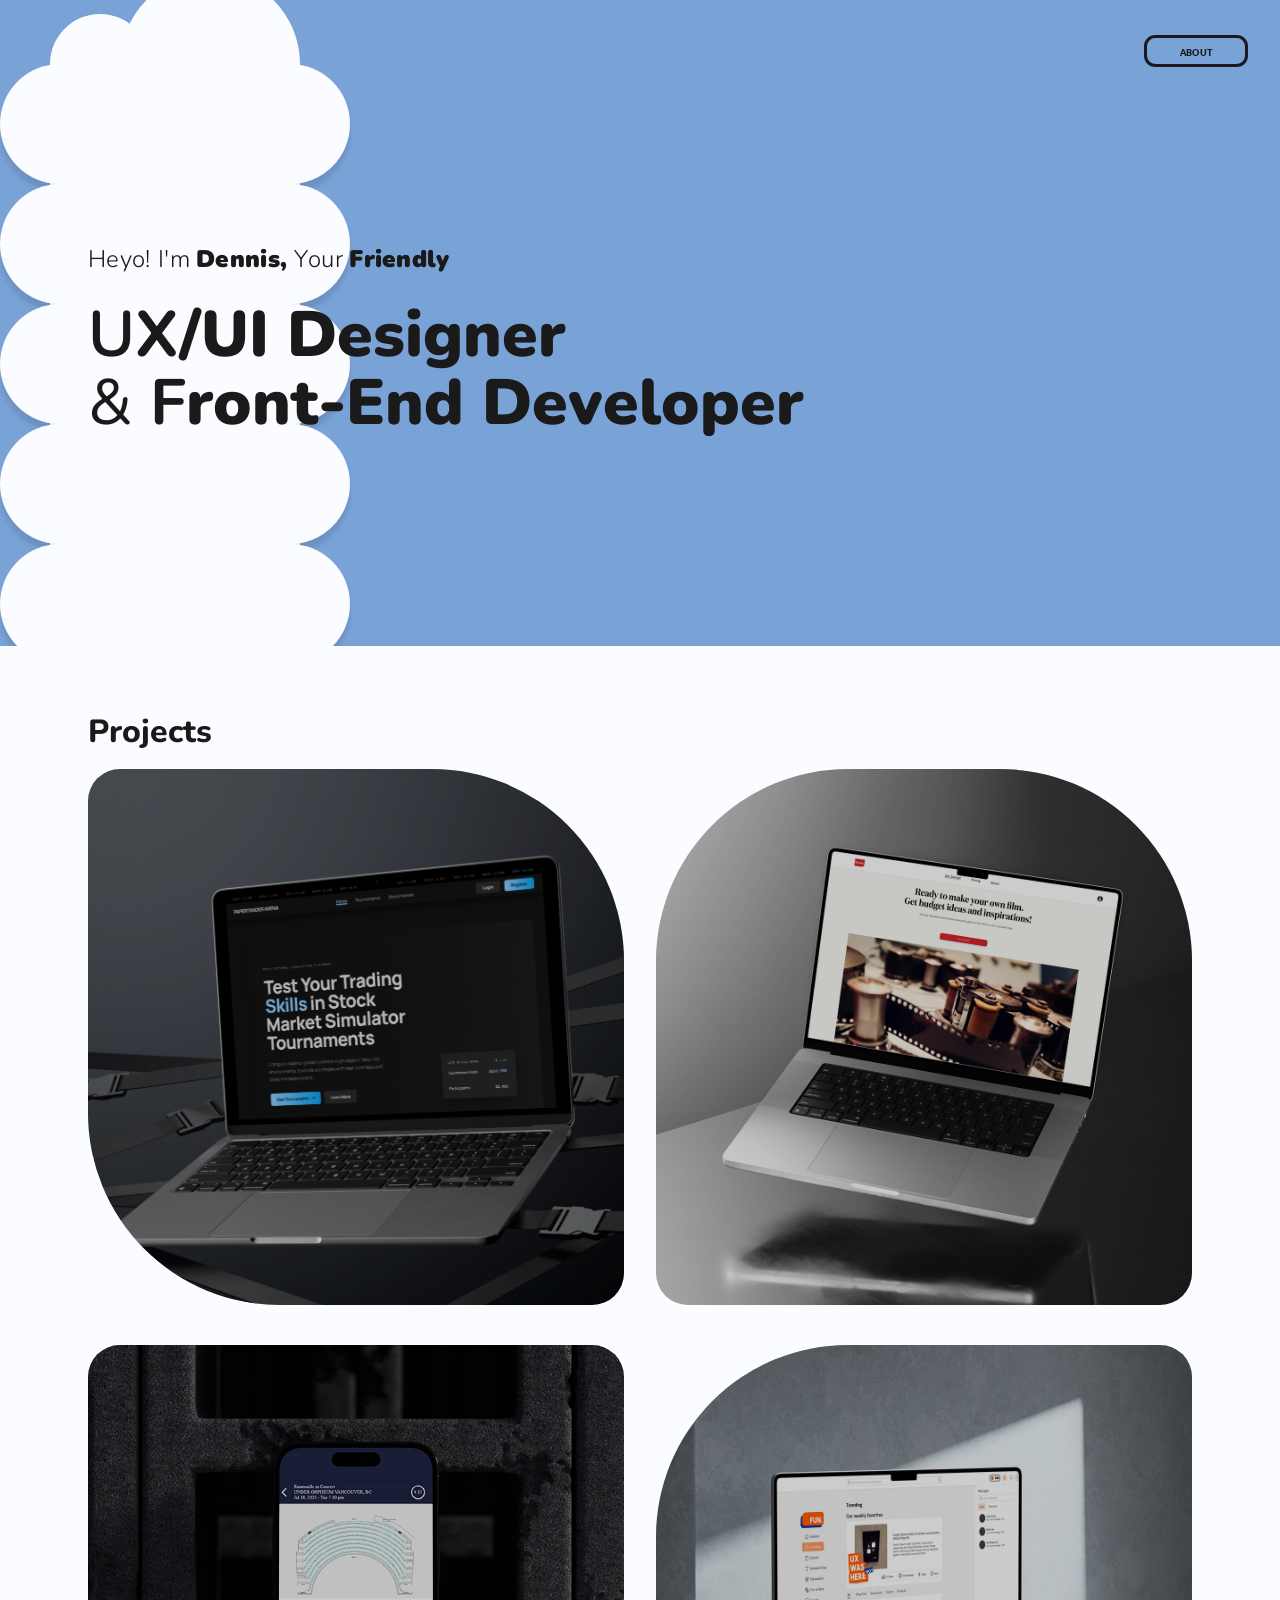
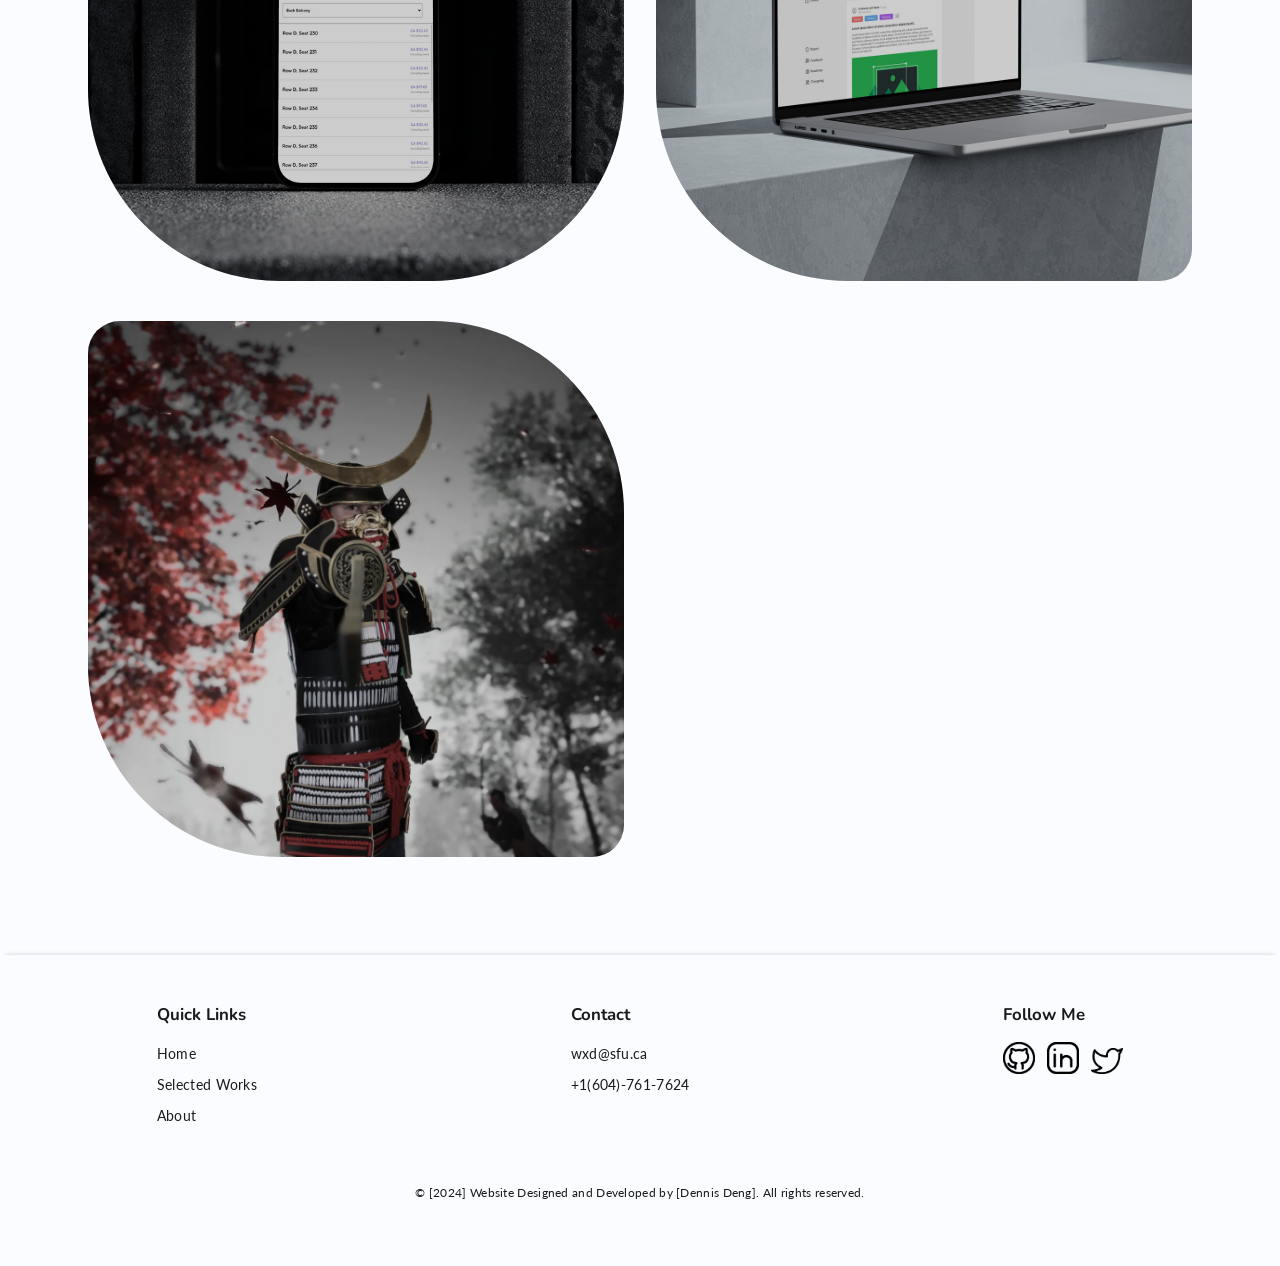
==== commit 1922c46b: "Feat: Add variable proximity animations, refresh typography and media Integrate Variable Proximity a" ====
--- a/index.html
+++ b/index.html
@@ -11,13 +11,14 @@
     <link rel="preconnect" href="https://fonts.googleapis.com" />
     <link rel="preconnect" href="https://fonts.gstatic.com" crossorigin />
     <link
-      href="https://fonts.googleapis.com/css2?family=Lato:ital,wght@0,100;0,300;0,400;0,700;0,900;1,100;1,300;1,400;1,700;1,900&family=Montserrat+Alternates:ital,wght@0,500;0,600;0,700;0,800;0,900;1,500;1,600;1,700;1,800;1,900&display=swap"
+      href="https://fonts.googleapis.com/css2?family=Lato:ital,wght@0,100;0,300;0,400;0,700;0,900;1,100;1,300;1,400;1,700;1,900&family=Nunito:wght@200..1000&display=swap"
       rel="stylesheet"
     />
 
     <link rel="stylesheet" href="css/animation.css" />
     <link rel="stylesheet" href="css/main.css" />
     <link rel="stylesheet" href="css/grid.css" />
+    <link rel="stylesheet" href="css/variable-proximity.css" />
   </head>
 
   <body>
@@ -75,16 +76,86 @@
       <div class="x7">
         <div class="cloud"></div>
       </div>
+
+      <div class="x8">
+        <div class="cloud"></div>
+      </div>
+
+      <div class="x9">
+        <div class="cloud"></div>
+      </div>
+
+      <div class="x10">
+        <div class="cloud"></div>
+      </div>
+
+      <div class="x11">
+        <div class="cloud"></div>
+      </div>
     </div>
 
     <section class="home-container name-and-role">
       <div class="grid-hero">
         <div class="hero-heading-lines">
-          <p>HEYO! I'M <span>DENNIS</span>, YOUR <span>FRIENDLY</span></p>
+          <p class="variable-proximity">
+            <span
+              data-vp
+              data-from="'wght' 300"
+              data-to="'wght' 1000"
+              data-radius="120"
+              data-falloff="linear"
+              data-container=".hero-heading-lines"
+              >Heyo! I'm</span
+            >
+            <span
+              data-vp
+              data-from="'wght' 1000"
+              data-to="'wght' 300"
+              data-radius="120"
+              data-falloff="linear"
+              data-container=".hero-heading-lines"
+              >Dennis,</span
+            >
+            <span
+              data-vp
+              data-from="'wght' 300"
+              data-to="'wght' 1000"
+              data-radius="120"
+              data-falloff="linear"
+              data-container=".hero-heading-lines"
+              >Your </span
+            >
+            <span
+              data-vp
+              data-from="'wght' 1000"
+              data-to="'wght' 300"
+              data-radius="120"
+              data-falloff="linear"
+              data-container=".hero-heading-lines"
+              >Friendly</span
+          </p>
           <div class="hero-heading-line">
             <h1>
-              UX/UI DESIGNER <span class="star"></span>
-              <span class="second-role">& FRONT END DEVELOPER</span>
+              <span
+                class="variable-proximity"
+                data-vp
+                data-from="'wght' 900"
+                data-to="'wght' 300"
+                data-radius="120"
+                data-falloff="linear"
+                data-container=".hero-heading-line"
+                >UX/UI Designer</span
+              >
+              <span
+                class="second-role variable-proximity"
+                data-vp
+                data-from="'wght' 900"
+                data-to="'wght' 300"
+                data-radius="120"
+                data-falloff="linear"
+                data-container=".hero-heading-line"
+                >& Front-End Developer</span
+              >
             </h1>
           </div>
         </div>
@@ -266,5 +337,7 @@
         </div>
       </footer>
     </section>
+
+    <script src="js/variable-proximity.js" defer></script>
   </body>
 </html>
--- a/css/animation.css
+++ b/css/animation.css
@@ -3,75 +3,118 @@
 /* Reference: https://animista.net/play/basic/slide/slide-right */
 
 @keyframes animateCloud {
-    0% {margin-left: -62.5rem; opacity: 0;}
-    100% {margin-left: 100%; opacity: 1;}
+  0% {
+    transform: translate3d(-120vw, 0, 0) scale(var(--cloud-scale, 1));
+    opacity: 0;
+  }
+  100% {
+    transform: translate3d(120vw, 0, 0) scale(var(--cloud-scale, 1));
+    opacity: 1;
+  }
 }
 
 @keyframes fadeIn {
-    from { opacity: 0; }
-    to { opacity: 1; }
+  from {
+    opacity: 0;
+  }
+  to {
+    opacity: 1;
+  }
 }
 
 @keyframes animateCloud2 {
-    0% {margin-left: -11.5rem; opacity: 0;}
-    50% {opacity: 0.3;}
-    100% {margin-left: 100%; opacity: 1;}
+  0% {
+    transform: translate3d(-120vw, 0, 0) scale(var(--cloud-scale, 1));
+    opacity: 0;
+  }
+  50% {
+    opacity: 0.3;
+  }
+  100% {
+    transform: translate3d(120vw, 0, 0) scale(var(--cloud-scale, 1));
+    opacity: 1;
+  }
 }
 
 @keyframes scale-and-spin {
-    0%, 10% { 
-        transform: scale(0) rotate(0deg);
-    }
-    20% { 
-        transform: scale(1) rotate(0deg);
-    }
-    100% {
-        transform: scale(1) rotate(360deg); 
-    }
+  0%,
+  10% {
+    transform: scale(0) rotate(0deg);
+  }
+  20% {
+    transform: scale(1) rotate(0deg);
+  }
+  100% {
+    transform: scale(1) rotate(360deg);
+  }
 }
 
+@media (prefers-reduced-motion: reduce) {
+  * {
+    animation: none !important;
+    transition: none !important;
+  }
+}
 
 @keyframes slowFadeIn {
-    0% { opacity: 0; }
-    30% { opacity: 0; }
-    100% { opacity: 1; }
+  0% {
+    opacity: 0;
+  }
+  30% {
+    opacity: 0;
+  }
+  100% {
+    opacity: 1;
+  }
 }
 
 @keyframes slide-bottom {
-    0% {
-        transform: translateY(-6rem);
-        opacity: 0;
-    }
+  0% {
+    transform: translateY(-6rem);
+    opacity: 0;
+  }
 
-    100% {
-        transform: translateY(0);
-        opacity: 1;
-    }
+  100% {
+    transform: translateY(0);
+    opacity: 1;
+  }
 }
 
 @keyframes slide-right {
-    0% {
-        transform: translateX(-2rem);
-        opacity: 0;
-    }
-    30%{
-        transform: translateX(-2rem);
-        opacity: 0;
-    }
-    100% {
-        transform: translateX(0);
-        opacity: 1;
-    }
+  0% {
+    transform: translateX(-2rem);
+    opacity: 0;
+  }
+  30% {
+    transform: translateX(-2rem);
+    opacity: 0;
+  }
+  100% {
+    transform: translateX(0);
+    opacity: 1;
+  }
+}
+
+@media (prefers-reduced-motion: reduce) {
+  *,
+  *::before,
+  *::after {
+    animation-duration: 0.01ms !important;
+    animation-iteration-count: 1 !important;
+    transition-duration: 0.01ms !important;
+    scroll-behavior: auto !important;
+  }
+
+  #background-wrap {
+    display: none !important;
+  }
 }
 
 @keyframes spin {
-    from {
-        transform: rotate(0deg);
-    }
-    to {
-        transform: rotate(360deg);
-    }
+  from {
+    transform: rotate(0deg);
+  }
+  to {
+    transform: rotate(360deg);
+  }
 }
-
-
-  
--- a/css/main.css
+++ b/css/main.css
@@ -1,593 +1,625 @@
-*{
-    margin: 0;
-    padding: 0;
-    box-sizing: border-box;
+* {
+  margin: 0;
+  padding: 0;
+  box-sizing: border-box;
 }
 
 body {
-    color: #010101;
-    background-color: #79a2d6;
-
-    font-size: 1rem;
-    overflow-x: hidden;
-}
-
+  color: #1a1a1a;
+  background-color: #79a2d6;
+
+  font-size: 1rem;
+  overflow-x: hidden;
+}
 
 /* Clouds */
 /* tutorials: https://www.youtube.com/watch?v=V5TzSm-INrY&ab_channel=CatalystCoder */
 #background-wrap {
-    padding-top: 3.125rem;
-    width:100%;
-    position: fixed;
-    z-index: -1;
+  padding-top: 3rem;
+  width: 100%;
+  position: fixed;
+  z-index: -1;
 }
 
 .x1 {
-    animation: animateCloud 40s linear infinite;
-    transform: scale(0.65);
+  animation: animateCloud 40s linear infinite;
+  animation-delay: -8s;
+  --cloud-scale: 0.65;
 }
 
 .x2 {
-    animation: animateCloud 20s linear infinite;
-    transform: scale(0.3);
+  animation: animateCloud 20s linear infinite;
+  animation-delay: -14s;
+  --cloud-scale: 0.3;
 }
 
 .x3 {
-    animation: animateCloud 30s linear infinite;
-    transform: scale(0.5);
+  animation: animateCloud 30s linear infinite;
+  animation-delay: -25s;
+  --cloud-scale: 0.5;
 }
 
 .x4 {
-    animation: animateCloud 15s linear infinite;
-    transform: scale(0.4);
+  animation: animateCloud 15s linear infinite;
+  animation-delay: -5s;
+  --cloud-scale: 0.4;
 }
 
 .x5 {
-    animation: animateCloud 25s linear infinite;
-    transform: scale(0.55);
+  animation: animateCloud 25s linear infinite;
+  animation-delay: -19s;
+  --cloud-scale: 0.55;
 }
 
 .x6 {
-    animation: animateCloud 15s linear infinite;
-    transform: scale(0.75);
+  animation: animateCloud 15s linear infinite;
+  animation-delay: -11s;
+  --cloud-scale: 0.75;
 }
 
 .x7 {
-    animation: animateCloud 35s linear infinite;
-    transform: scale(0.95);
+  animation: animateCloud 35s linear infinite;
+  animation-delay: -30s;
+  --cloud-scale: 0.95;
+}
+
+.x8 {
+  animation: animateCloud 28s linear infinite;
+  animation-delay: -3s;
+  --cloud-scale: 0.45;
+}
+
+.x9 {
+  animation: animateCloud 18s linear infinite;
+  animation-delay: -16s;
+  --cloud-scale: 0.6;
+}
+
+.x10 {
+  animation: animateCloud 33s linear infinite;
+  animation-delay: -22s;
+  --cloud-scale: 0.35;
+}
+
+.x11 {
+  animation: animateCloud 22s linear infinite;
+  animation-delay: -9s;
+  --cloud-scale: 0.85;
 }
 
 .cloud {
-    animation: fadeIn 2s;
-    background: #fafcff;
-    border-radius: 6.25em; 
-    box-shadow: 0 0.5em 0.3125em rgba(0, 0, 0, 0.1); 
-    height: 7.5em; 
-    position: relative;
-    width: 21.875em; 
-}
-
-.cloud:after, .cloud:before {
-    animation: fadeIn 2s;
-    background: #fafcff;
-    content: '';
-    position: absolute;
-    z-index: -1;
+  animation: fadeIn 2s;
+  background: #fafcff;
+  border-radius: 6.25em;
+  box-shadow: 0 0.5em 0.3125em rgba(0, 0, 0, 0.1);
+  height: 7.5em;
+  position: relative;
+  width: 21.875em;
+}
+
+.cloud:after,
+.cloud:before {
+  animation: fadeIn 2s;
+  background: #fafcff;
+  content: "";
+  position: absolute;
+  z-index: -1;
 }
 
 .cloud:after {
-    border-radius: 6.25em; 
-    height: 6.25em; 
-    left: 3.125em; 
-    top: -3.125em; 
-    width: 6.25em; 
+  border-radius: 6.25em;
+  height: 6.25em;
+  left: 3.125em;
+  top: -3.125em;
+  width: 6.25em;
 }
 
 .cloud:before {
-    border-radius: 12.5em; 
-    width: 11.25em; 
-    height: 11.25em; 
-    right: 3.125em; 
-    top: -5.625em; 
-}
-
-         
-/* star */
-/* Youtube tutorial: https://www.youtube.com/shorts/K7EvRT1rzUs */
-.star {
-    display: inline-block; 
-    width: 0.8em; 
-    height: 0.8em; 
-    background-color: black;
-    clip-path: polygon(50% 0%, 61% 35%, 98% 35%, 68% 57%, 79% 91%, 50% 70%, 21% 91%, 32% 57%, 2% 35%, 39% 35%);
-    margin-left: 1rem; 
-    margin-bottom: 0.5rem;
-    vertical-align: middle; 
-    animation: scale-and-spin 5s alternate ease-in-out;
-}
-
-.hero-heading-line h1 .star {
-    display: inline-block; 
-}
-
-h1{
-    font-size: 5rem;
-    font-family: 'Montserrat Alternates', sans-serif;
-    font-weight: 800;
-    animation: slide-bottom 1s cubic-bezier(0.250, 0.460, 0.450, 0.940) both;
-    margin-bottom: 1rem;
-}
-
-h2{
-    font-family: 'Montserrat Alternates', sans-serif;
-    font-weight: 800;
-    animation: slowFadeIn 1s;
-}
-
-h3{
-    font-family: 'Montserrat Alternates', sans-serif;
-    font-weight: 400;
-    animation: slowFadeIn 1s;
-}
-
-p{
-    font-family: 'Lato', sans-serif;
-    font-weight: 300;
-    margin-bottom: 1.25rem;
-    font-size: 1.25rem;
-    animation: slide-right 1s;
-}
-
-ul li{
-    text-decoration: none;
-    list-style-type: none;
-    font-family: 'Lato', sans-serif;
-    font-weight: 300;
-    animation: slide-right 1s;
-}
-
-.hero-heading-lines p{
-    font-family: 'Montserrat Alternates', sans-serif;
-    font-weight: 400;
-    font-size: 2rem;
-    animation: slowFadeIn 1s;
-}
-
-.hero-heading-lines span{
-    font-weight: 800;
+  border-radius: 12.5em;
+  width: 11.25em;
+  height: 11.25em;
+  right: 3.125em;
+  top: -5.625em;
+}
+
+h1 {
+  font-size: 5rem;
+  font-family: "Nunito", sans-serif;
+  font-weight: 800;
+  line-height: 1.05;
+  animation: slide-bottom 0.75s cubic-bezier(0.25, 0.46, 0.45, 0.94) both;
+  margin-bottom: 1rem;
+}
+
+h2 {
+  font-family: "Nunito", sans-serif;
+  font-weight: 800;
+  animation: fadeIn 0.5s ease-out both;
+}
+
+h3 {
+  font-family: "Nunito", sans-serif;
+  font-weight: 400;
+  animation: fadeIn 0.5s ease-out both;
+}
+
+p {
+  font-family: "Lato", sans-serif;
+  font-weight: 400;
+  margin-bottom: 1.25rem;
+  font-size: 1.25rem;
+  line-height: 1.6;
+  letter-spacing: 0.3px;
+}
+
+ul li {
+  text-decoration: none;
+  list-style-type: none;
+  font-family: "Lato", sans-serif;
+  font-weight: 400;
+  margin-bottom: 0.5rem;
+  line-height: 1.6;
+  letter-spacing: 0.3px;
+}
+
+.hero-heading-lines p {
+  font-family: "Nunito", sans-serif;
+  font-weight: 400;
+  font-size: 2rem;
+  animation: fadeIn 0.6s ease-out both;
+}
+
+.hero-heading-lines span {
+  font-weight: 800;
 }
 
 .home-container {
-    width: 100%;
-    max-width: 102.5rem;
-    margin-left: auto;
-    margin-right: auto;
-    padding-left: 3rem;
-    padding-right: 3rem;
-}
-
-.header-container{
-    width: 100%;
-    max-width: 102.5rem;
-    margin-top: 0.5rem;
-    margin-left: auto;
-    margin-right: auto;
-    padding-left: 2rem;
-    padding-right: 2rem;
-}
-
-.header-container img{
-    opacity: 0;
-}
-
+  width: 100%;
+  max-width: 75rem;
+  margin-left: auto;
+  margin-right: auto;
+  padding-left: 3rem;
+  padding-right: 3rem;
+}
+
+.header-container {
+  width: 100%;
+  max-width: 102.5rem;
+  margin-top: 0.5rem;
+  margin-left: auto;
+  margin-right: auto;
+  padding-left: 2rem;
+  padding-right: 2rem;
+}
+
+.header-container img {
+  opacity: 0;
+}
 
 /* nav */
-.navs{
-    padding: 1rem 2rem;
-}
-
-nav ul li a{
-    text-decoration: none;
-    font-family: 'Lato', sans-serif;
-    font-weight: 800;
-    color: #000;
-    transition: 0.5s;
-    font-size: 0.55rem;
-}
-
-nav ul li a:hover{
-    color: #ffffff;
+.navs {
+  padding: 1rem 2rem;
+}
+
+nav ul li a {
+  text-decoration: none;
+  font-family: "Lato", sans-serif;
+  font-weight: 800;
+  color: #1a1a1a;
+  transition: 0.5s;
+  font-size: 0.55rem;
+}
+
+nav ul li a:hover {
+  color: #fafcff;
 }
 
 /* button 
 a cloud button tutorial from a short video in an chinese app: http://xhslink.com/P86F2w*/
-nav ul{
-    list-style: none;
-    margin: 0;
-    padding: 0;
+nav ul {
+  list-style: none;
+  margin: 0;
+  padding: 0;
 }
 
 nav ul li {
-    --c: #000000;
-    color: var(--c);
-    width: 6.5rem;
-    height: 2rem;
-    border: 0.2rem solid var(--c);
-    border-radius: 0.7rem;
-    text-align: center;
-    font-weight: bold;
-    cursor: pointer;
-    margin-left: 1rem;
-    line-height: 1.45em;
-    position: relative;
-    overflow: hidden;
-    z-index: 2;
-    transition: 0.5s;
-}
-
-nav ul li span{
-    position: absolute;
-    width: 40%;
-    height: 100%;
-    background-color: var(--c);
-    border-radius: 50%;
-    transform: translateY(150%);
-    left: calc((var(--n) - 1) * 25%);
-
-    transition: 0.5s;
-    transition-delay: calc((var(--n) - 1) * 0.1s);
-    z-index: -1;
-}
-
-nav ul li:hover span{
-    transform: translateY(0) scale(2);
+  --c: #1a1a1a;
+  color: var(--c);
+  width: 6.5rem;
+  height: 2rem;
+  border: 0.2rem solid var(--c);
+  border-radius: 0.7rem;
+  text-align: center;
+  font-weight: bold;
+  cursor: pointer;
+  margin-left: 1rem;
+  line-height: 1.45em;
+  position: relative;
+  overflow: hidden;
+  z-index: 2;
+  transition: 0.25s ease;
+}
+
+nav ul li span {
+  position: absolute;
+  width: 40%;
+  height: 100%;
+  background-color: var(--c);
+  border-radius: 50%;
+  transform: translateY(150%);
+  left: calc((var(--n) - 1) * 25%);
+
+  transition: transform 0.25s ease;
+  transition-delay: calc((var(--n) - 1) * 0.1s);
+  z-index: -1;
+}
+
+nav ul li:hover span {
+  transform: translateY(0) scale(2);
 }
 
 nav ul li a:focus {
-    background-color: #000;
-    color: #fff;
-}
-
-nav ul li span:nth-child(1){
-    --n:1;
-}
-
-nav ul li span:nth-child(2){
-    --n:2;
-}
-
-nav ul li span:nth-child(3){
-    --n:3;
-}
-
-nav ul li span:nth-child(4){
-    --n:4;
+  background-color: #1a1a1a;
+  color: #fafcff;
+}
+
+nav ul li span:nth-child(1) {
+  --n: 1;
+}
+
+nav ul li span:nth-child(2) {
+  --n: 2;
+}
+
+nav ul li span:nth-child(3) {
+  --n: 3;
+}
+
+nav ul li span:nth-child(4) {
+  --n: 4;
 }
 
 /* heading */
-.hero-heading-line h1{
-    margin: 0;
-}
-
-.hero-heading-lines p{
-    font-weight: 400;
-    margin: 15rem 0 0 0;
+.hero-heading-line h1 {
+  margin: 0;
+}
+
+.hero-heading-lines p {
+  font-weight: 400;
+  margin: 15rem 0 3rem 0;
 }
 
 .hero-heading-line h1 span {
-    display: block; 
-}
-
+  display: block;
+}
 
 /* selected work */
-.cloud-effect{
-    margin: 0;
-}
-.cloud-effect ul{
-    list-style: none;
-    margin: 0;
-    padding: 0;
-}
-
-.cloud-effect ul li{
-    --c:#79a2d6;
-    color: var(--c);
-    width: 100%;
-    height: auto;
-    /* border: 0.4rem solid #000000; */
-    /* border-radius: 2rem; */
-    text-align: center;
-    line-height: 2.5rem;
-    font-weight: bold;
-    cursor: pointer;
-    position: relative;
-    overflow: hidden;
-    z-index: 8;
-    transition: 0.5s;
-}
-
-.cloud-effect ul li span{
-    position: absolute;
-    width: 70%;
-    height: 70%;
-    background-color: var(--c);
-    border-radius: 50%;
-    transform: translateY(150%);
-    left: calc((var(--n) - 2) * 50%);
-
-    transition: 0.5s;
-    transition-delay: calc((var(--n) - 1) * 0.1s);
-    z-index: 6;
+.cloud-effect {
+  margin: 0;
+}
+.cloud-effect ul {
+  list-style: none;
+  margin: 0;
+  padding: 0;
+}
+
+.cloud-effect ul li {
+  --c: rgba(121, 162, 214);
+  color: var(--c);
+  width: 100%;
+  height: auto;
+  /* border: 0.4rem solid #000000; */
+  /* border-radius: 2rem; */
+  text-align: center;
+  line-height: 2.5rem;
+  font-weight: bold;
+  cursor: pointer;
+  position: relative;
+  overflow: hidden;
+  z-index: 8;
+  transition: 0.5s;
+}
+
+.cloud-effect ul li span {
+  position: absolute;
+  width: 70%;
+  height: 70%;
+  background-color: var(--c);
+  border-radius: 50%;
+  transform: translateY(150%);
+  left: calc((var(--n) - 2) * 50%);
+
+  transition: 0.5s;
+  transition-delay: calc((var(--n) - 1) * 0.1s);
+  z-index: 6;
 }
 
 .cloud-effect ul li:hover span,
-.cloud-effect ul li a:focus span{
-    transform: translateY(0) scale(2);
-}
-
-.cloud-effect ul li span:nth-child(1){
-    --n:1;
-}
-
-.cloud-effect ul li span:nth-child(2){
-    --n:2;
-}
-
-.cloud-effect ul li span:nth-child(3){
-    --n:3;
-}
-
-.cloud-effect ul li span:nth-child(4){
-    --n:4;
+.cloud-effect ul li a:focus span {
+  transform: translateY(0) scale(2);
+}
+
+.cloud-effect ul li span:nth-child(1) {
+  --n: 1;
+}
+
+.cloud-effect ul li span:nth-child(2) {
+  --n: 2;
+}
+
+.cloud-effect ul li span:nth-child(3) {
+  --n: 3;
+}
+
+.cloud-effect ul li span:nth-child(4) {
+  --n: 4;
 }
 
 .selected-work {
-    position: relative;
-    background-color: #fafcff;
-    padding-bottom: 10vh;
-    margin-top: 1rem;
-}
-
-.work-one ul li{
-    animation: slowFadeIn 2s;
-    border-radius: 2rem 12rem 2rem 12rem;
-}
-.work-two ul li{
-    animation: slowFadeIn 3s;
-    border-radius: 12rem 12rem 2rem 2rem;
-}
-.work-three ul li{
-    animation: slowFadeIn 4s;
-    border-radius: 2rem 2rem 12rem 12rem;
-}
-.work-four ul li{
-    animation: slowFadeIn 5s;
-    border-radius: 12rem 2rem 2rem 12rem;
-}
-
-.works-heading h2{
-    margin-top: 3rem;
-    margin-bottom: 1rem;
-    font-size: 2rem;
-
-    color: #000000;
-}
-
-.works-selections h3{
-    font-size: 1.5rem;
+  position: relative;
+  background-color: #fafcff;
+  padding-bottom: 10vh;
+  margin-top: 1rem;
+}
+
+.line {
+  width: 100%;
+  height: 1px;
+  background-color: #c7c7c7;
+}
+
+.work-one ul li {
+  animation: fadeIn 0.6s ease-out both;
+  animation-delay: 0s;
+  border-radius: 2rem 12rem 2rem 12rem;
+}
+.work-two ul li {
+  animation: fadeIn 0.6s ease-out both;
+  animation-delay: 0.08s;
+  border-radius: 12rem 12rem 2rem 2rem;
+}
+.work-three ul li {
+  animation: fadeIn 0.6s ease-out both;
+  animation-delay: 0.16s;
+  border-radius: 2rem 2rem 12rem 12rem;
+}
+.work-four ul li {
+  animation: fadeIn 0.6s ease-out both;
+  animation-delay: 0.24s;
+  border-radius: 12rem 2rem 2rem 12rem;
+}
+
+.works-heading h2 {
+  margin-top: 3rem;
+  margin-bottom: 1rem;
+  font-size: 2rem;
+
+  color: #1a1a1a;
+}
+
+.works-selections h3 {
+  font-size: 1.5rem;
 }
 
 .works-heading {
-    position: relative; 
-    padding-top: 1rem;
+  position: relative;
+  padding-top: 1rem;
 }
 
 .works-selections {
-    position: relative; 
+  position: relative;
 }
 
 .image-wrapper {
-    position: relative;
-    width: 100%;
-    padding-top: 100%;
-    overflow: hidden;
+  position: relative;
+  width: 100%;
+  padding-top: 100%;
+  overflow: hidden;
 }
 
 .image-wrapper::before {
-    content: '';
-    position: absolute;
-    top: 0;
-    left: 0;
-    width: 100%;
-    height: 100%;
-    z-index: 1;
-}
-
-.wrapper-one::before{
-    background: rgba(0, 0, 0, 0.5);
-}
-
-.wrapper-two::before{
-    background: rgba(0, 0, 0, 0.5);
-}
-
-.wrapper-three::before{
-    background: rgba(0, 0, 0, 0.5);
-}
-
-.wrapper-four::before{
-    background: rgba(0, 0, 0, 0.5);
+  content: "";
+  position: absolute;
+  top: 0;
+  left: 0;
+  width: 100%;
+  height: 100%;
+  z-index: 1;
+}
+
+.wrapper-one::before {
+  background: rgba(0, 0, 0, 0.2);
+}
+
+.wrapper-two::before {
+  background: rgba(0, 0, 0, 0.2);
+}
+
+.wrapper-three::before {
+  background: rgba(0, 0, 0, 0.2);
+}
+
+.wrapper-four::before {
+  background: rgba(0, 0, 0, 0.2);
 }
 
 .image-wrapper img {
-    position: absolute;
-    top: 0;
-    left: 0;
-    width: 100%;
-    height: 100%;
-    object-fit: cover;
-    z-index: 0;
+  position: absolute;
+  top: 0;
+  left: 0;
+  width: 100%;
+  height: 100%;
+  object-fit: cover;
+  z-index: 0;
 }
 
 .image-title {
-    position: absolute;
-    text-align: center;
-    top: 50%;
-    left: 50%;
-    transform: translate(-50%, -50%);
-    z-index: 10;
-    color: white; 
-    transition: color 1s; 
+  position: absolute;
+  text-align: center;
+  top: 50%;
+  left: 50%;
+  transform: translate(-50%, -50%);
+  z-index: 10;
+  color: #fafcff;
+  opacity: 0;
+  animation: none;
+  transition:
+    opacity 0.4s ease,
+    color 1s;
 }
 
 .cloud-effect ul li:hover .image-title {
-    color: black; 
+  opacity: 1;
 }
 
 /* I wouldn't get the focus state to trigger the title animation, only hover would. Therefore, I ask chatgpt with prompt: giving the following HTML structure, how to get focus state to work for the image-title animation? */
 /* Focus State for the anchor */
 .cloud-effect ul li a:focus-within .image-title {
-    color: black; 
+  opacity: 1;
 }
 
 /* Chatgpt prompt: the .name-and-role, .heading also scroll when scrolling, I want it to be fixed and the work-section to be relative */
-.name-and-role{
-    position: fixed;
-    top: 0; 
-    left: 0; 
-    right: 0; 
-    z-index: 1; 
-}
-
-.heading{
-    background-color: transparent;
-    transition: background-color 0.3s ease, box-shadow 0.3s ease;
-    animation: slowFadeIn 3s;
-    position: fixed;
-    top: 0; 
-    left: 0; 
-    right: 0; 
-    z-index: 2; 
+.name-and-role {
+  position: fixed;
+  top: 0;
+  left: 0;
+  right: 0;
+  z-index: 1;
+}
+
+.heading {
+  background-color: transparent;
+  transition:
+    background-color 0.3s ease,
+    box-shadow 0.3s ease;
+  animation: fadeIn 0.8s ease-out both;
+  position: fixed;
+  top: 0;
+  left: 0;
+  right: 0;
+  z-index: 2;
 }
 
 .nav-flex img {
-    width: 100%;
-    height: 10vh;
-    padding: 1rem 0 1rem;
-    transition: transform 0.2s ease; 
-    margin-left: 0;
-}
-
-.nav-flex{
-    text-align: left;
-}
-
-.button-flex{
-    display: flex;
-    flex-wrap: nowrap;
+  width: 100%;
+  height: 10vh;
+  padding: 1rem 0 1rem;
+  transition: transform 0.2s ease;
+  margin-left: 0;
+}
+
+.nav-flex {
+  text-align: left;
+}
+
+.button-flex {
+  display: flex;
+  flex-wrap: nowrap;
 }
 
 /* buttons */
-.button-secondary{
-    display: inline-block;  
-    padding: 1rem 2rem;
-    font-size: 0.75rem;
-    font-weight: 600;
-    border-radius: 0.7rem;
-    color: rgb(255, 255, 255);
-    background-color: #000000;
-    text-decoration: none;
-    transition-property: background-color; 
-    transition-duration: 0.5s;
-    /* text-align: center; */
-    border: 0.2rem solid transparent;
-    font-family: 'Lato', sans-serif;
-    font-weight: 800;
-    animation: slowFadeIn 2s;
-}
-
-.button-secondary:hover, .button-secondary:focus {
-    background-color: transparent;
-    border-radius: 0.7rem;
-    padding: 1rem 2rem;
-    border: 0.2rem solid;
-    color: #000000;
+.button-secondary {
+  display: inline-block;
+  padding: 1rem 2rem;
+  font-size: 0.75rem;
+  font-weight: 600;
+  border-radius: 0.7rem;
+  color: #fafcff;
+  background-color: #1a1a1a;
+  text-decoration: none;
+  transition-property: background-color;
+  transition-duration: 0.5s;
+  /* text-align: center; */
+  border: 0.2rem solid transparent;
+  font-family: "Lato", sans-serif;
+  font-weight: 800;
+  animation: fadeIn 0.6s ease-out both;
+}
+
+.button-secondary:hover,
+.button-secondary:focus {
+  background-color: transparent;
+  border-radius: 0.7rem;
+  padding: 1rem 2rem;
+  border: 0.2rem solid;
+  color: #1a1a1a;
 }
 
 /* Higher z-index for work-section to scroll over fixed elements */
 .work-section {
-    position: relative;
-    top: 70vh;
-    z-index: 2; 
+  position: relative;
+  top: 70vh;
+  z-index: 2;
 }
 
 /* ---------- footer ---------- */
 .footer {
-    z-index: 4;
-    background-color: rgb(255, 255, 255);
-    color: #000000;
-    padding: 1.5rem 0;
-    font-size: 0.9rem;
-    box-shadow: 0 -0.3rem 0.3rem -0.3rem rgba(0, 0, 0, 0.2);
+  position: relative;
+  z-index: 4;
+  background-color: #fafcff;
+  color: #1a1a1a;
+  padding: 3rem 0;
+  font-size: 0.9rem;
+  box-shadow: 0 -0.3rem 0.3rem -0.3rem rgba(0, 0, 0, 0.2);
 }
 
 .footer-content {
-    display: flex;
-    justify-content: space-around;
-    align-items: flex-start;
-    flex-wrap: wrap;
-    max-width: 100%;
-    margin: 0 auto;
+  display: flex;
+  justify-content: space-around;
+  align-items: flex-start;
+  flex-wrap: wrap;
+  max-width: 100%;
+  margin: 0 auto;
 }
 
 .footer-section {
-    margin-bottom: 1.5rem;
+  margin-bottom: 1.5rem;
 }
 
 .footer-section h3 {
-    color: #000000;
-    margin-bottom: 1rem;
-    font-weight: 700;
+  color: #1a1a1a;
+  margin-bottom: 1rem;
+  font-weight: 700;
 }
 
 .footer-section ul {
-    list-style: none;
-    font-family: 'Lato', sans-serif;
-    padding: 0;
-}
-
-.footer-section ul li{
-    margin-bottom: 0.5rem;
+  list-style: none;
+  font-family: "Lato", sans-serif;
+  padding: 0;
+}
+
+.footer-section ul li {
+  margin-bottom: 0.5rem;
 }
 
 .footer-section ul li a {
-    color: #000000;
-    text-decoration: none;
-    transition: color 0.3s;
+  color: #1a1a1a;
+  text-decoration: none;
+  transition: color 0.3s;
 }
 
 .footer-section ul li a:hover {
-    color: #79a2d6;
+  color: #79a2d6;
 }
 
 .footer-bottom {
-    text-align: center;
-    margin-top: 1.5rem;
-}
-
-.footer-bottom p{
-    font-size: 0.75rem;
-}
-
-.follow-me{
-    width: 100%;
-    display: flex;
-    justify-content: space-between;
-    align-items: baseline;
-    gap: 0.75rem;
-}
-
-.follow-me img{
-    width: 2rem;
-    height: auto;
-}+  text-align: center;
+  margin-top: 1.5rem;
+}
+
+.footer-bottom p {
+  font-size: 0.75rem;
+}
+
+.follow-me {
+  width: 100%;
+  display: flex;
+  justify-content: space-between;
+  align-items: baseline;
+  gap: 0.75rem;
+}
+
+.follow-me img {
+  width: 2rem;
+  height: auto;
+}
--- a/css/grid.css
+++ b/css/grid.css
@@ -1,424 +1,407 @@
-
-.grid{
-    display: grid;
+.grid {
+  display: grid;
 }
 
 .grid.two-columns {
-    grid-template-columns: minmax(1rem,1fr) minmax(1rem,1fr);
-    grid-gap: 2rem;
+  grid-template-columns: minmax(1rem, 1fr) minmax(1rem, 1fr);
+  grid-gap: 2rem;
 }
 
 .grid.three-columns {
-    grid-template-columns: minmax(1rem,1fr) minmax(1rem,1fr) minmax(1rem,1fr);
-    grid-gap: 1rem;
+  grid-template-columns: minmax(1rem, 1fr) minmax(1rem, 1fr) minmax(1rem, 1fr);
+  grid-gap: 1rem;
 }
 
 .hero-heading-lines {
-    flex-direction: column;
-    display: flex;
+  flex-direction: column;
+  display: flex;
 }
 
 .hero-heading-line {
-    justify-content: space-between;
-    align-items: flex-end;
-    display: flex;
-    position: relative;
-    overflow: hidden;
-}
-
-.nav-flex{
-    display: flex;
-    justify-content: space-between;
-    align-items: center;
+  justify-content: space-between;
+  align-items: flex-end;
+  display: flex;
+  position: relative;
+  overflow: hidden;
+}
+
+.nav-flex {
+  display: flex;
+  justify-content: space-between;
+  align-items: center;
 }
 
 /* Tutorial of using media query: https://css-tricks.com/a-complete-guide-to-css-media-queries/ */
 
 /* Mobile Phones: less than 600px / 16px ~= 37.5rem */
 @media only screen and (max-width: 37.5rem) {
-    .home-container {
-        width: 100%;
-        padding-left: 1rem;
-        padding-right: 1rem;
-    }
-
-    .project-website{
-        width: 100%;
-    }
-
-    .hero-heading-lines p{
-        margin: 15rem 0 0 0;
-        font-size: 1rem;
-    }
-
-    h1{
-        font-size: 1.5rem;
-    }
-
-    h2{
-        font-size: 1rem;
-    }
-
-    .works-selections h3 {
-        font-size: 1rem;
-    }
-
-    footer h3{
-        font-size: 1rem;
-    }
-
-    .work-one-heading h1{
-        margin-top: 0;
-        margin-bottom: 2em;
-    }
-
-    .works-heading h2{
-        margin-top: 3rem;
-        margin-bottom: 1rem;
-
-        font-size: 1.25rem;
-    }
-
-    h3{
-        font-size: 0.75rem;
-        margin-bottom: 3em;
-    }
-
-    p{
-        margin-bottom: 1rem;
-        font-size: 1rem;
-    }
-
-    .preview-details p{
-        color: white;
-        width: 100%;
-    }
-
-    .grid.two-columns{
-        grid-template-columns: 1fr;
-    }
-
-    .work-section {
-        top: 40vh;
-    }
-
-    /* footer */
-    .footer-content {
-        flex-direction: column;
-        align-items: center;
-        text-align: center;
-    }
-
-    .footer-section {
-        margin-bottom: 2rem;
-    }
-
-    /* works.html */
-    .work-grid-container{
-        flex-wrap: wrap;
-        gap: 0;
-    }
-
-    .content-container{
-        flex-wrap: wrap;
-        gap: 0;
-        margin-bottom: 10em;
-    }
-
-    /* about */
-    .about-container{
-        margin-top: 5rem;
-        flex-wrap: wrap;
-        gap: 0;
-    }
-
-    .star{
-        display: none;
-    }
-
-    .hero-heading-line h1 .star {
-        display: none;
-    }
-
-    .bio-container{
-        margin-left: 1rem;
-        margin-right: 1rem;
-    }
-
-    .bio-container h1{
-        margin-top: 1rem;
-    }
-
-    .image-container img{
-        margin-bottom: 3rem;
-    }
-
-    .project-thought{
-        width: 100%;
-        margin-top: 7em;
-        margin-bottom: 9em;
-    }
-
-    .project-website a{
-        display: block;
-        text-align: center;
-    }
-
-    .work-selection-container{
-        display: block;
-        text-align: center;
-        padding-left: 0;
-    }
-
-    .work-selection-container a{
-        margin-bottom: 1rem;
-        width: 100%;
-    }
-
-    .selected-work-one{
-        margin-bottom: 5rem;
-    }
-
-    .about-page-button a{
-        margin-bottom: 0.25rem;
-    }
-
-    .work-showcase iframe {
-        height: 50rem; 
-    }
-    figcation{
-        margin-top: 2em;
-    }
-    .heading{
-        padding-bottom: 1rem;
-    }
-    .header-container{
-        margin-top: 1rem;
-    }
-    .nav-flex{
-        display: block;
-        text-align: center;
-        padding-left: 0;
-    }
-    .navs{
-        padding: 1rem 7.5rem;
-    }
-    .button-flex {
-        display: block;
-    }
-    nav ul li {
-        margin-top: 0.15rem;
-        width: 100%;
-    }
-
-    .project-detail{
-        display: block;
-        text-align: center;
-    }
-
-    .project-detail h3{
-        margin-top: 3rem;
-        margin-bottom: 1rem;
-        font-size: 1.25rem;
-    }
-
-    .nav-flex img {
-        display: none;
-    }
-
-    .project-detail h2{
-        margin-top: 2.5rem;
-    }
-
-}
-
-@media only screen and (max-height: 56.25rem){
-    .work-section {
-        position: relative;
-        top: 70vh;
-        z-index: 2; 
-    }
+  .home-container {
+    width: 100%;
+    padding-left: 1rem;
+    padding-right: 1rem;
+  }
+
+  .project-website {
+    width: 100%;
+  }
+
+  .hero-heading-lines p {
+    margin: 15rem 0 1.5rem 0;
+    font-size: 1rem;
+  }
+
+  h1 {
+    font-size: 1.5rem;
+  }
+
+  h2 {
+    font-size: 1rem;
+  }
+
+  .works-selections h3 {
+    font-size: 1rem;
+  }
+
+  footer h3 {
+    font-size: 1rem;
+  }
+
+  .work-one-heading h1 {
+    margin-top: 0;
+    margin-bottom: 2em;
+  }
+
+  .works-heading h2 {
+    margin-top: 3rem;
+    margin-bottom: 1rem;
+
+    font-size: 1.25rem;
+  }
+
+  h3 {
+    font-size: 0.75rem;
+    margin-bottom: 3em;
+  }
+
+  p {
+    margin-bottom: 1rem;
+    font-size: 1rem;
+  }
+
+  .preview-details p {
+    color: #fafcff;
+    width: 100%;
+  }
+
+  .grid.two-columns {
+    grid-template-columns: 1fr;
+  }
+
+  .work-section {
+    top: 40vh;
+  }
+
+  /* footer */
+  .footer-content {
+    flex-direction: column;
+    align-items: center;
+    text-align: center;
+  }
+
+  .footer-section {
+    margin-bottom: 2rem;
+  }
+
+  /* works.html */
+  .work-grid-container {
+    flex-wrap: wrap;
+    gap: 0;
+  }
+
+  .content-container {
+    flex-wrap: wrap;
+    gap: 0;
+    margin-bottom: 10em;
+  }
+
+  /* about */
+  .about-container {
+    margin-top: 5rem;
+    flex-wrap: wrap;
+    gap: 0;
+  }
+
+  .bio-container {
+    margin-left: 1rem;
+    margin-right: 1rem;
+  }
+
+  .bio-container h1 {
+    margin-top: 1rem;
+  }
+
+  .image-container img {
+    margin-bottom: 3rem;
+  }
+
+  .project-thought {
+    width: 100%;
+    margin-top: 7em;
+    margin-bottom: 9em;
+  }
+
+  .project-website a {
+    display: block;
+    text-align: center;
+  }
+
+  .work-selection-container {
+    display: block;
+    text-align: center;
+    padding-left: 0;
+  }
+
+  .work-selection-container a {
+    margin-bottom: 1rem;
+    width: 100%;
+  }
+
+  .selected-work-one {
+    margin-bottom: 5rem;
+  }
+
+  .about-page-button a {
+    margin-bottom: 0.25rem;
+  }
+
+  .work-showcase iframe {
+    height: 50rem;
+  }
+  figcation {
+    margin-top: 2em;
+  }
+  .heading {
+    padding-bottom: 1rem;
+  }
+  .header-container {
+    margin-top: 1rem;
+  }
+  .nav-flex {
+    display: block;
+    text-align: center;
+    padding-left: 0;
+  }
+  .navs {
+    padding: 1rem 7.5rem;
+  }
+  .button-flex {
+    display: block;
+  }
+  nav ul li {
+    margin-top: 0.25rem;
+    width: 100%;
+  }
+
+  .project-detail {
+    display: block;
+    text-align: center;
+  }
+
+  .project-detail h3 {
+    margin-top: 3rem;
+    margin-bottom: 1rem;
+    font-size: 1.25rem;
+  }
+
+  .nav-flex img {
+    display: none;
+  }
+
+  .project-detail h2 {
+    margin-top: 2.5rem;
+  }
+}
+
+@media only screen and (max-height: 56.25rem) {
+  .work-section {
+    position: relative;
+    top: 70vh;
+    z-index: 2;
+  }
 }
 
 /* Tablets: between (600px)37.5rem and (900px)56.25rem */
 @media only screen and (min-width: 37.5rem) and (max-width: 56.25rem) {
-    h1{
-        font-size: 3rem;
-    }
-
-    h2{
-        font-size: 1.25rem;
-    }
-
-    p{
-        margin-bottom: 1rem;
-        font-size: 1rem;
-    }
-
-    .preview-details p{
-        color: white;
-        width: 100%;
-    }
-
-    h3{
-        font-size: 1rem;
-        margin-bottom: 3em;
-    }
-
-    .works-selections h3 {
-        font-size: 1.25rem;
-    }
-
-    .hero-heading-lines p{
-        margin: 15rem 0 0 0;
-        font-size: 1rem;
-    }
-
-    /* footer */
-    .footer-content {
-        flex-direction: column;
-        align-items: center;
-        text-align: center;
-    }
-
-    .footer-section {
-        margin-bottom: 2rem;
-    }
-
-    /* works.html */
-    .work-grid-container{
-        gap: 10rem;
-    }
-
-    .content-container{
-        gap: 10rem;
-        margin-bottom: 15rem;
-    }
-
-    .content-container p{
-        margin-top: 0;
-    }
-
-    /* about */
-    .about-container{
-        margin-top: 10rem;
-        flex-wrap: wrap;
-        gap: 0;
-    }
-
-    .bio-container h1{
-        margin-top: 1rem;
-    }
-
-    .star{
-        display: none;
-    }
-
-    .works-heading h2{
-        margin-top: 3rem;
-        margin-bottom: 1rem;
-
-        font-size: 2rem;
-    }
-
-    .project-thought{
-        width: 75%;
-        margin-top: 9em;
-        margin-bottom: 11em;
-    }
+  h1 {
+    font-size: 3rem;
+  }
+
+  h2 {
+    font-size: 1.25rem;
+  }
+
+  p {
+    margin-bottom: 1rem;
+    font-size: 1rem;
+  }
+
+  .preview-details p {
+    color: #fafcff;
+    width: 100%;
+  }
+
+  h3 {
+    font-size: 1rem;
+    margin-bottom: 3em;
+  }
+
+  .works-selections h3 {
+    font-size: 1.25rem;
+  }
+
+  .hero-heading-lines p {
+    margin: 15rem 0 1.5rem 0;
+    font-size: 1rem;
+  }
+
+  /* footer */
+  .footer-content {
+    flex-direction: column;
+    align-items: center;
+    text-align: center;
+  }
+
+  .footer-section {
+    margin-bottom: 2rem;
+  }
+
+  /* works.html */
+  .work-grid-container {
+    gap: 3rem;
+  }
+
+  .content-container {
+    gap: 3rem;
+    margin-bottom: 15rem;
+  }
+
+  .content-container p {
+    margin-top: 0;
+  }
+
+  /* about */
+  .about-container {
+    margin-top: 10rem;
+    flex-wrap: wrap;
+    gap: 0;
+  }
+
+  .bio-container h1 {
+    margin-top: 1rem;
+  }
+
+  .works-heading h2 {
+    margin-top: 3rem;
+    margin-bottom: 1rem;
+
+    font-size: 2rem;
+  }
+
+  .project-thought {
+    width: 75%;
+    margin-top: 9em;
+    margin-bottom: 11em;
+  }
 }
 
 /* Small Laptops/Large Tablets: between (900px)56.25rem and (1200px)75rem */
 @media only screen and (min-width: 56.25rem) and (max-width: 75rem) {
-    h1{
-        font-size: 3.5rem;
-    }
-
-    h2{
-        font-size: 1.25rem;
-    }
-
-    p{
-        margin-bottom: 1rem;
-        font-size: 1rem;
-    }
-
-
-    .hero-heading-lines p{
-        margin: 15rem 0 0 0;
-        font-size: 1.5rem;
-    }
-
-    /* works.html */
-    .work-grid-container{
-        gap: 20rem;
-    }
-
-    .content-container{
-        gap: 20rem;
-        margin-bottom: 15rem;
-    }
-
-    .content-container p{
-        margin-top: 0;
-    }
-
-    /* about */
-    .about-container{
-        gap: 5rem;
-    }
-
-    .works-heading h2{
-        margin-top: 3rem;
-        margin-bottom: 1rem;
-
-        font-size: 2rem;
-    }
-
-    .project-thought{
-        width: 65%;
-        margin-top: 10em;
-        margin-bottom: 12em;
-    }
-
-    .work-showcase iframe {
-        height: 60rem; 
-    }
-    
+  h1 {
+    font-size: 3.5rem;
+  }
+
+  h2 {
+    font-size: 1.25rem;
+  }
+
+  p {
+    margin-bottom: 1rem;
+    font-size: 1rem;
+  }
+
+  .hero-heading-lines p {
+    margin: 15rem 0 1.5rem 0;
+    font-size: 1.5rem;
+  }
+
+  /* works.html */
+  .work-grid-container {
+    gap: 4rem;
+  }
+
+  .content-container {
+    gap: 4rem;
+    margin-bottom: 15rem;
+  }
+
+  .content-container p {
+    margin-top: 0;
+  }
+
+  /* about */
+  .about-container {
+    gap: 5rem;
+  }
+
+  .works-heading h2 {
+    margin-top: 3rem;
+    margin-bottom: 1rem;
+
+    font-size: 2rem;
+  }
+
+  .project-thought {
+    width: 65%;
+    margin-top: 10em;
+    margin-bottom: 12em;
+  }
+
+  .work-showcase iframe {
+    height: 60rem;
+  }
 }
 
 /* desktop/Large laptop: between (1200px)75rem and (1920px)120rem */
-@media only screen and (min-width: 75rem) and (max-width: 120rem){ 
-    .home-container {
-        padding-left: 8rem;
-        padding-right: 8rem;
-    }
-
-    h1{
-        font-size: 4rem;
-    }
-
-    .bio-container h1{
-        font-size: 5rem;
-        width: 100%;
-    }
-
-    .hero-heading-lines p{
-        margin: 15rem 0 0 0;
-        font-size: 1.5rem;
-    }
-    
-    p{
-        margin-bottom: 1rem;
-        font-size: 1rem;
-    }
-
-    .work-showcase iframe {
-        height: 50rem; 
-    }
-
-    .content-container p{
-        margin-top: 0;
-    }
-}
-
+@media only screen and (min-width: 75rem) and (max-width: 120rem) {
+  .home-container {
+    padding-left: 3rem;
+    padding-right: 3rem;
+  }
+
+  h1 {
+    font-size: 4rem;
+  }
+
+  .bio-container h1 {
+    font-size: 5rem;
+    width: 100%;
+  }
+
+  .hero-heading-lines p {
+    margin: 15rem 0 1.5rem 0;
+    font-size: 1.5rem;
+  }
+
+  p {
+    margin-bottom: 1rem;
+    font-size: 1rem;
+  }
+
+  .work-showcase iframe {
+    height: 50rem;
+  }
+
+  .content-container p {
+    margin-top: 0;
+  }
+}
--- a/css/variable-proximity.css
+++ b/css/variable-proximity.css
@@ -0,0 +1,34 @@
+@import url("https://fonts.googleapis.com/css2?family=Nunito:wght@200..1000&display=swap");
+
+/* React Bits "VariableProximity" �?rounded variable font (Nunito) used
+   for the effect; it exposes a `wght` axis (200�?000). */
+.variable-proximity {
+  font-family: "Nunito", sans-serif;
+}
+
+/* Ensure hero paragraph styles do not override the variable-font effect. */
+.hero-heading-lines .variable-proximity {
+  font-family: "Nunito", sans-serif;
+}
+
+.sr-only {
+  position: absolute;
+  width: 1px;
+  height: 1px;
+  padding: 0;
+  margin: -1px;
+  overflow: hidden;
+  clip: rect(0, 0, 0, 0);
+  white-space: nowrap;
+  border: 0;
+}
+
+/* Hero integration: keep the first role inline while
+  "& FRONT END DEVELOPER" remains on the next line. */
+.hero-heading-line h1 .variable-proximity {
+  display: inline-block;
+}
+
+.hero-heading-line h1 .second-role.variable-proximity {
+  display: block;
+}
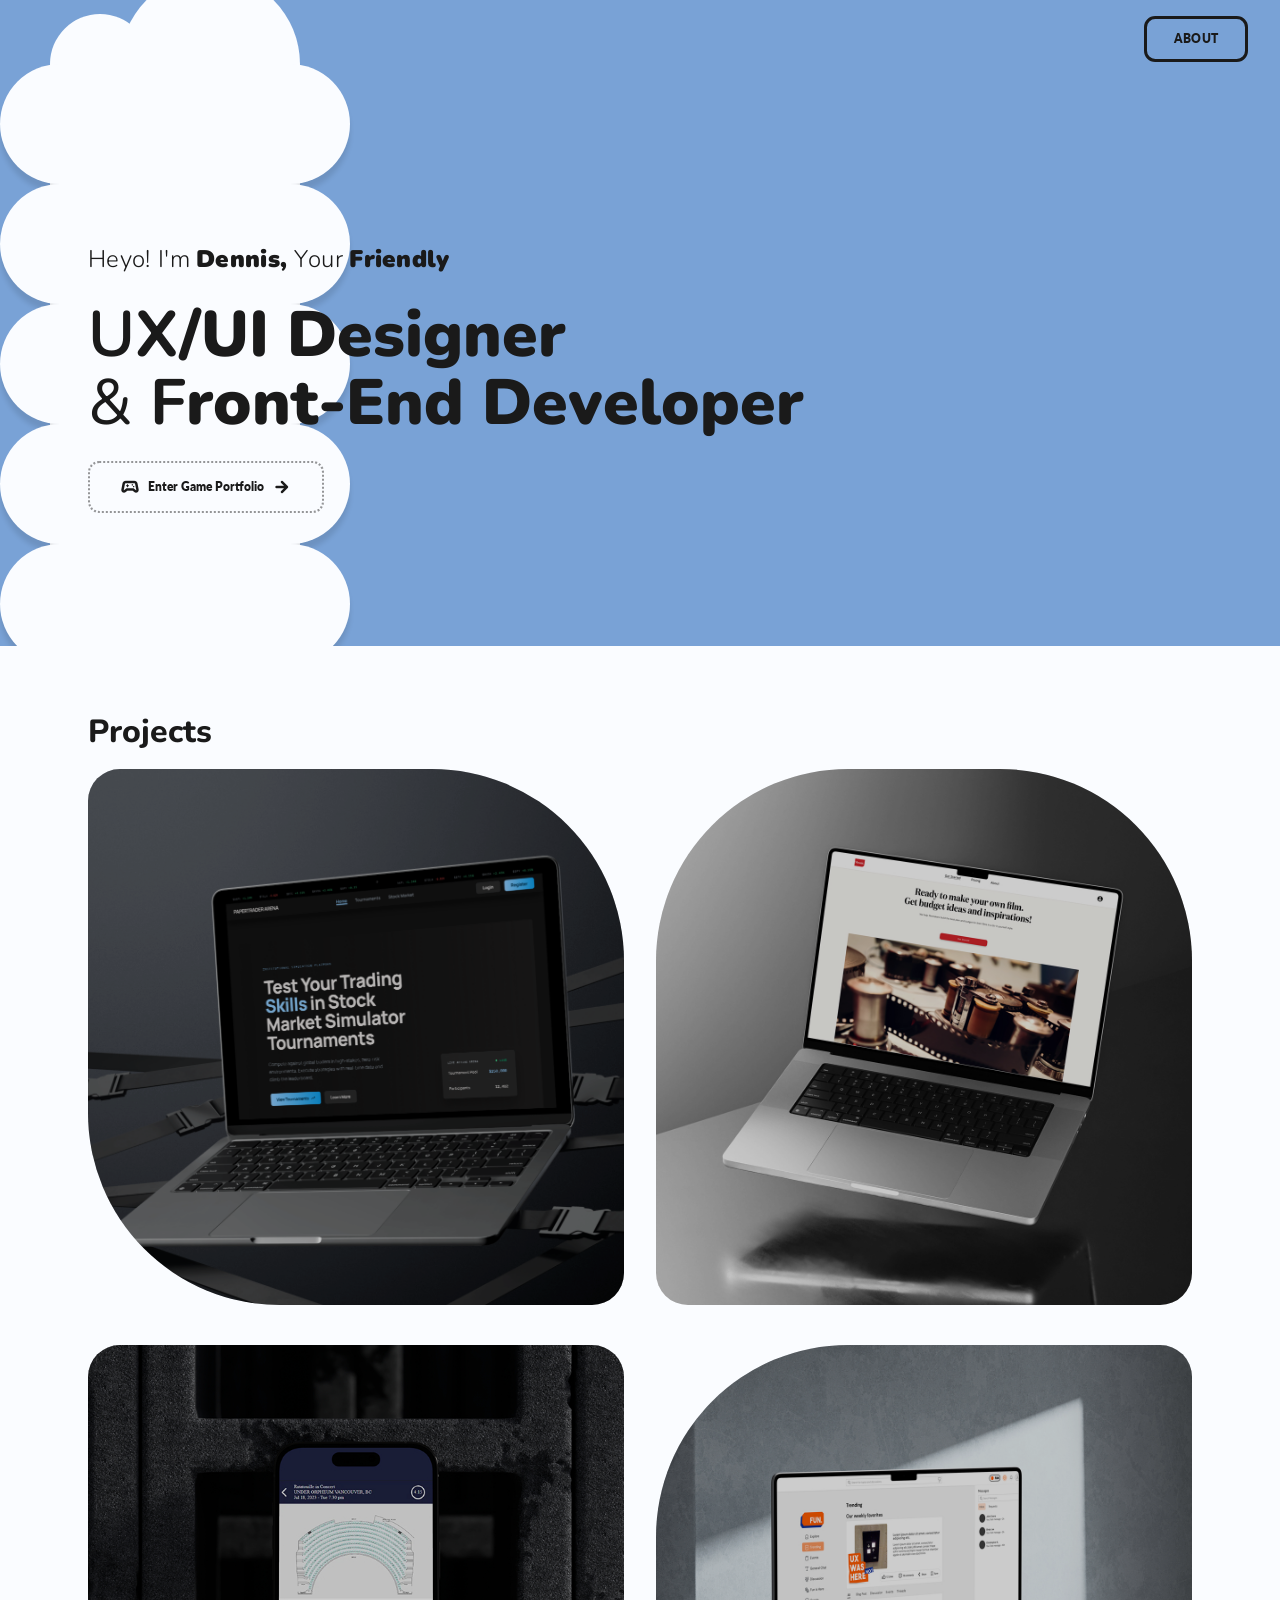
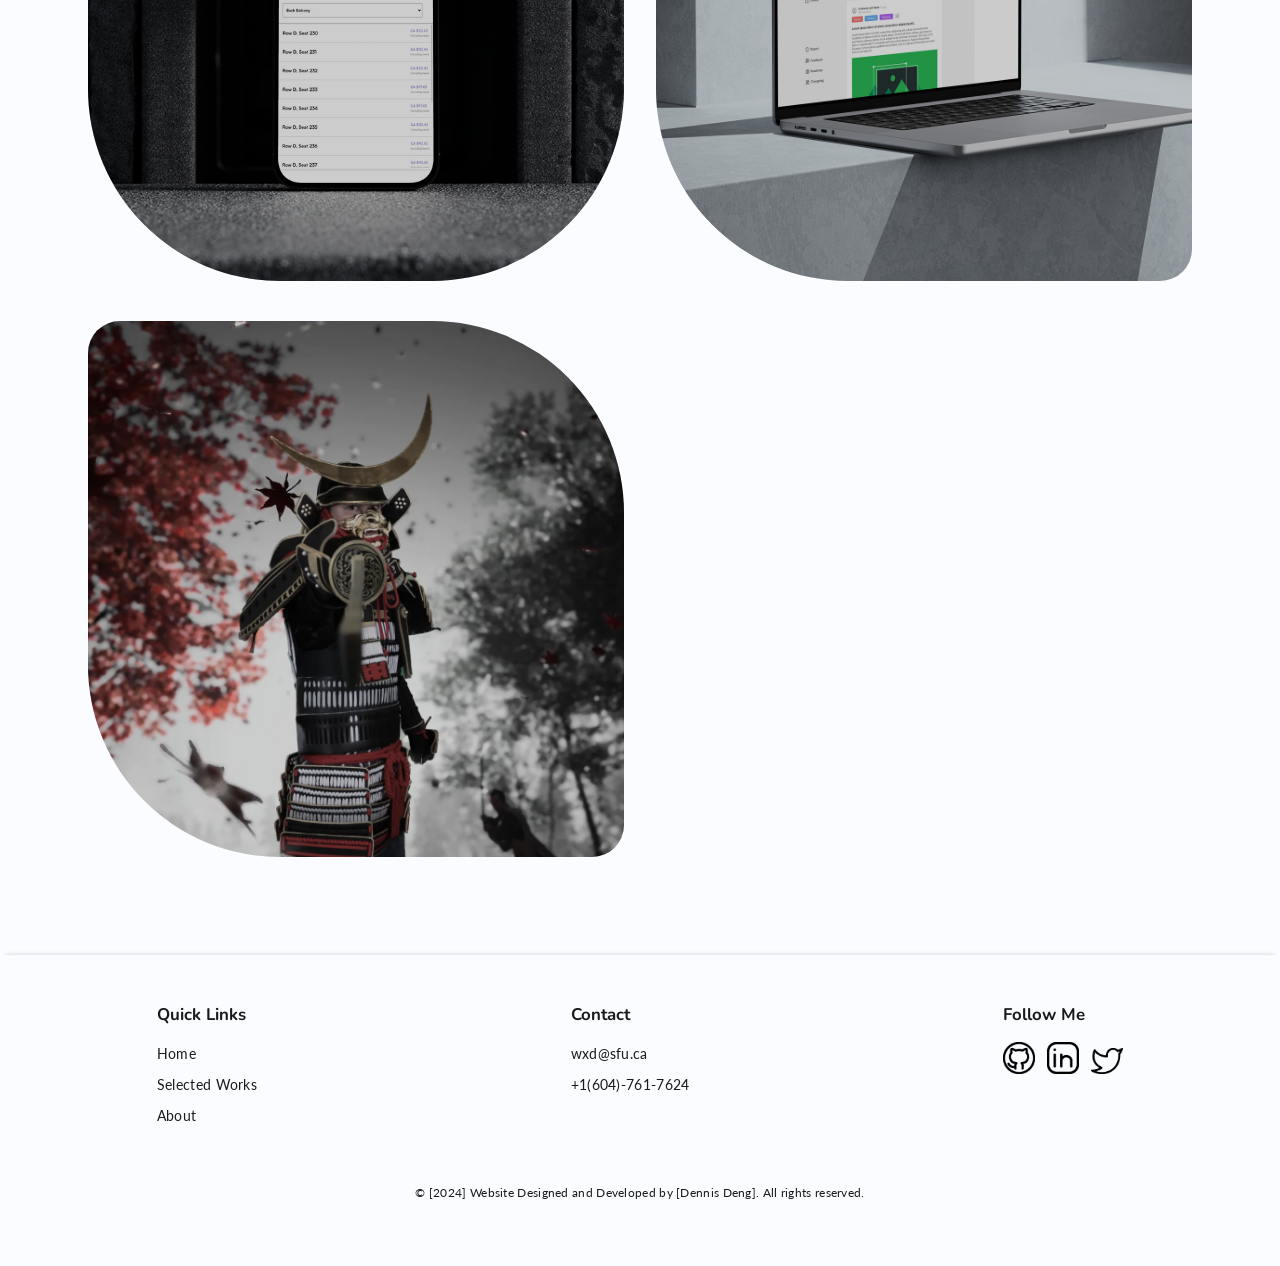
==== commit 79534240: "Added Gemini game portfolio Adding Gemini page, uploading assets for preview." ====
--- a/index.html
+++ b/index.html
@@ -14,26 +14,22 @@
       href="https://fonts.googleapis.com/css2?family=Lato:ital,wght@0,100;0,300;0,400;0,700;0,900;1,100;1,300;1,400;1,700;1,900&family=Nunito:wght@200..1000&display=swap"
       rel="stylesheet"
     />
+    <link
+      href="https://fonts.googleapis.com/css2?family=Material+Symbols+Rounded:opsz,wght,FILL,GRAD@24,400,0,0&display=swap"
+      rel="stylesheet"
+    />
 
     <link rel="stylesheet" href="css/animation.css" />
     <link rel="stylesheet" href="css/main.css" />
     <link rel="stylesheet" href="css/grid.css" />
     <link rel="stylesheet" href="css/variable-proximity.css" />
+    <script src="js/home-tabs.js" defer></script>
   </head>
 
-  <body>
+  <body data-portfolio="ux">
     <header role="banner">
       <div class="heading">
         <nav class="header-container nav-flex" role="navigation">
-          <a href="#">
-            <img
-              src="img/logo_3_white.svg"
-              width="633"
-              height="649"
-              alt="A signature logo with my initial inside a moon that lead the user back to the top."
-            />
-          </a>
-
           <div class="cloud-button">
             <ul>
               <li>
@@ -158,6 +154,14 @@
               >
             </h1>
           </div>
+
+          <a class="button-secondary" href="game.html">
+            <span class="material-symbols-rounded">sports_esports</span>
+            Enter Game Portfolio
+            <span class="material-symbols-rounded arrow-icon"
+              >arrow_forward</span
+            >
+          </a>
         </div>
       </div>
     </section>
@@ -169,7 +173,7 @@
         </div>
 
         <div class="home-container grid two-columns works-selections">
-          <div class="cloud-effect work-one">
+          <div class="cloud-effect work-one" data-portfolio-type="ux">
             <ul>
               <li>
                 <a href="works5.html">
@@ -190,7 +194,7 @@
             </ul>
           </div>
 
-          <div class="cloud-effect work-two">
+          <div class="cloud-effect work-two" data-portfolio-type="ux">
             <ul>
               <li>
                 <a href="works3.html">
@@ -211,7 +215,7 @@
             </ul>
           </div>
 
-          <div class="cloud-effect work-three">
+          <div class="cloud-effect work-three" data-portfolio-type="ux">
             <ul>
               <li>
                 <a href="works.html">
@@ -232,7 +236,7 @@
             </ul>
           </div>
 
-          <div class="cloud-effect work-four">
+          <div class="cloud-effect work-four" data-portfolio-type="ux">
             <ul>
               <li>
                 <a href="works2.html">
@@ -253,7 +257,7 @@
             </ul>
           </div>
 
-          <div class="cloud-effect work-one">
+          <div class="cloud-effect work-one" data-portfolio-type="ux">
             <ul>
               <li>
                 <a href="works4.html">
@@ -299,6 +303,7 @@
               <a
                 href="https://github.sfu.ca/wxd?tab=repositories"
                 target="_blank"
+                rel="noopener noreferrer"
               >
                 <img
                   src="img/github.png"
@@ -310,6 +315,7 @@
               <a
                 href="https://www.linkedin.com/in/dennis-deng-a18a14203/"
                 target="_blank"
+                rel="noopener noreferrer"
               >
                 <img
                   src="img/linkdin.png"
@@ -318,7 +324,7 @@
                   alt="A LinkedIn icon that will lead the user to my Linkdin page"
                 />
               </a>
-              <a href="https://twitter.com/NewBlashed" target="_blank">
+              <a href="https://twitter.com/NewBlashed" target="_blank" rel="noopener noreferrer">
                 <img
                   src="img/twitter.png"
                   width="638"
@@ -338,6 +344,7 @@
       </footer>
     </section>
 
+    <script src="js/home-tabs.js" defer></script>
     <script src="js/variable-proximity.js" defer></script>
   </body>
 </html>
--- a/css/main.css
+++ b/css/main.css
@@ -185,7 +185,8 @@
 .header-container {
   width: 100%;
   max-width: 102.5rem;
-  margin-top: 0.5rem;
+  margin-top: 1rem;
+  margin-bottom: 1rem;
   margin-left: auto;
   margin-right: auto;
   padding-left: 2rem;
@@ -198,7 +199,11 @@
 
 /* nav */
 .navs {
-  padding: 1rem 2rem;
+  display: flex;
+  align-items: center;
+  justify-content: center;
+  min-height: inherit;
+  padding: 0 1.5rem;
 }
 
 nav ul li a {
@@ -207,7 +212,8 @@
   font-weight: 800;
   color: #1a1a1a;
   transition: 0.5s;
-  font-size: 0.55rem;
+  font-size: 0.75rem;
+  line-height: 1.2;
 }
 
 nav ul li a:hover {
@@ -226,36 +232,54 @@
   --c: #1a1a1a;
   color: var(--c);
   width: 6.5rem;
-  height: 2rem;
+  min-height: 2.5rem;
   border: 0.2rem solid var(--c);
   border-radius: 0.7rem;
   text-align: center;
   font-weight: bold;
   cursor: pointer;
   margin-left: 1rem;
-  line-height: 1.45em;
+  margin-bottom: 0;
+  display: flex;
+  align-items: center;
+  justify-content: center;
   position: relative;
   overflow: hidden;
   z-index: 2;
-  transition: 0.25s ease;
+  background-color: transparent;
+  /* color animates instantly; background fill snaps in only after the
+     bubbles have visually covered the button (0.45s), then snaps back
+     out instantly when un-hovered so the bubbles reveal transparency. */
+  transition:
+    color 0.25s ease,
+    background-color 0s ease 0s;
 }
 
 nav ul li span {
   position: absolute;
-  width: 40%;
-  height: 100%;
+  width: 60%;
+  height: 130%;
   background-color: var(--c);
   border-radius: 50%;
   transform: translateY(150%);
-  left: calc((var(--n) - 1) * 25%);
-
-  transition: transform 0.25s ease;
+  left: calc((var(--n) - 1) * 25% - 10%);
+
+  transition: transform 0.3s ease;
   transition-delay: calc((var(--n) - 1) * 0.1s);
   z-index: -1;
 }
 
+/* Solid background fills the rounded rectangle (including its corners)
+   underneath the bubbles, guaranteeing complete coverage. */
+nav ul li:hover {
+  background-color: var(--c);
+  transition:
+    color 0.25s ease,
+    background-color 0s ease 0.45s;
+}
+
 nav ul li:hover span {
-  transform: translateY(0) scale(2);
+  transform: translateY(0) scale(3);
 }
 
 nav ul li a:focus {
@@ -512,37 +536,116 @@
   text-align: left;
 }
 
+.cloud-button {
+  display: flex;
+  align-items: center;
+  margin-left: auto;
+}
+
 .button-flex {
   display: flex;
   flex-wrap: nowrap;
 }
 
 /* buttons */
+/* Lighter, text-first secondary button.
+   - Transparent, no fill (even on hover/focus)
+   - Dark text, dotted outline by default
+   - On hover/focus the dotted outline fades out and a solid outline
+     fades in to "form" around the button. */
 .button-secondary {
-  display: inline-block;
+  position: relative;
+  isolation: isolate;
+  display: inline-flex;
+  align-items: center;
+  justify-content: center;
+  gap: 0.5rem;
+  width: fit-content;
+
   padding: 1rem 2rem;
   font-size: 0.75rem;
-  font-weight: 600;
+  font-weight: 800;
   border-radius: 0.7rem;
-  color: #fafcff;
-  background-color: #1a1a1a;
+  font-family: "Lato", sans-serif;
+
+  color: #1a1a1a;
+  background-color: transparent;
+  border: none;
   text-decoration: none;
-  transition-property: background-color;
-  transition-duration: 0.5s;
-  /* text-align: center; */
-  border: 0.2rem solid transparent;
-  font-family: "Lato", sans-serif;
-  font-weight: 800;
+  cursor: pointer;
   animation: fadeIn 0.6s ease-out both;
+  transition: color 0.3s ease;
+}
+
+/* Dotted default outline (lighter than the primary/nav button) */
+.button-secondary::after {
+  content: "";
+  position: absolute;
+  inset: 0;
+  border-radius: inherit;
+  border: 0.15rem dotted rgba(26, 26, 26, 0.45);
+  transition: opacity 0.3s ease;
+  pointer-events: none;
+}
+
+/* Solid outline that fades in on hover/focus */
+.button-secondary::before {
+  content: "";
+  position: absolute;
+  inset: 0;
+  border-radius: inherit;
+  border: 0.15rem solid #1a1a1a;
+  opacity: 0;
+  transition: opacity 0.3s ease;
+  pointer-events: none;
 }
 
 .button-secondary:hover,
 .button-secondary:focus {
+  color: #1a1a1a;
   background-color: transparent;
-  border-radius: 0.7rem;
-  padding: 1rem 2rem;
-  border: 0.2rem solid;
-  color: #1a1a1a;
+}
+
+.button-secondary:hover::after,
+.button-secondary:focus::after {
+  opacity: 0;
+}
+
+.button-secondary:hover::before,
+.button-secondary:focus::before {
+  opacity: 1;
+}
+
+/* Material Symbols icons inherit the button color and align with the text */
+.button-secondary .material-symbols-rounded {
+  font-size: 1.25rem;
+  line-height: 1;
+  color: inherit;
+}
+
+/* Subtle arrow movement to the right on hover/focus */
+.button-secondary .arrow-icon {
+  transition: transform 0.4s ease;
+}
+
+.button-secondary:hover .arrow-icon,
+.button-secondary:focus .arrow-icon {
+  transform: translateX(0.25rem);
+}
+
+/* Back arrows move in the opposite direction */
+.button-secondary .arrow-icon.arrow-left {
+  transition: transform 0.4s ease;
+}
+
+.button-secondary:hover .arrow-icon.arrow-left,
+.button-secondary:focus .arrow-icon.arrow-left {
+  transform: translateX(-0.25rem);
+}
+
+/* Give the hero portfolio-switch buttons breathing room from the heading */
+.name-and-role .button-secondary {
+  margin-top: 1.5rem;
 }
 
 /* Higher z-index for work-section to scroll over fixed elements */
--- a/css/grid.css
+++ b/css/grid.css
@@ -27,7 +27,7 @@
 
 .nav-flex {
   display: flex;
-  justify-content: space-between;
+  justify-content: flex-end;
   align-items: center;
 }
 
@@ -184,7 +184,8 @@
     padding-bottom: 1rem;
   }
   .header-container {
-    margin-top: 1rem;
+    margin-top: 0.5rem;
+    margin-bottom: 0.5rem;
   }
   .nav-flex {
     display: block;
@@ -192,7 +193,8 @@
     padding-left: 0;
   }
   .navs {
-    padding: 1rem 7.5rem;
+    min-height: 2.5rem;
+    padding: 0 1.5rem;
   }
   .button-flex {
     display: block;
@@ -211,10 +213,6 @@
     margin-top: 3rem;
     margin-bottom: 1rem;
     font-size: 1.25rem;
-  }
-
-  .nav-flex img {
-    display: none;
   }
 
   .project-detail h2 {
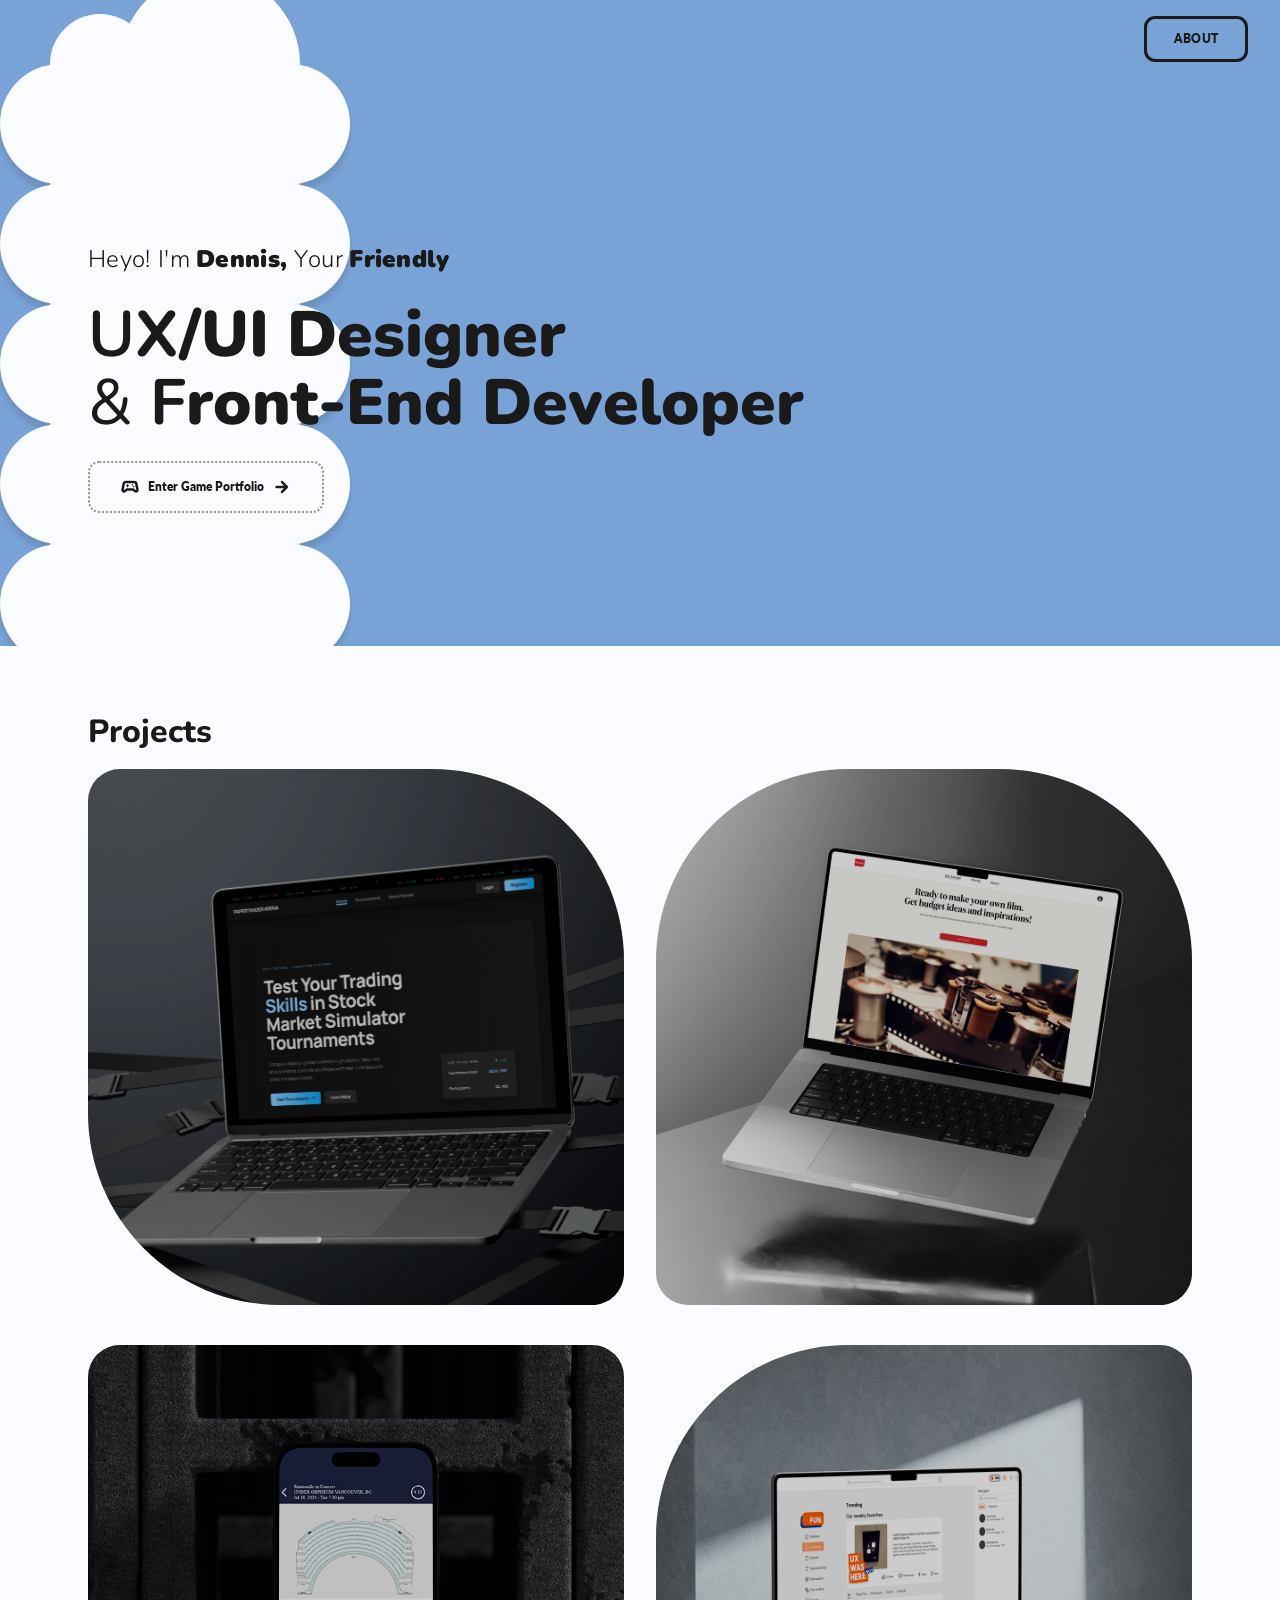
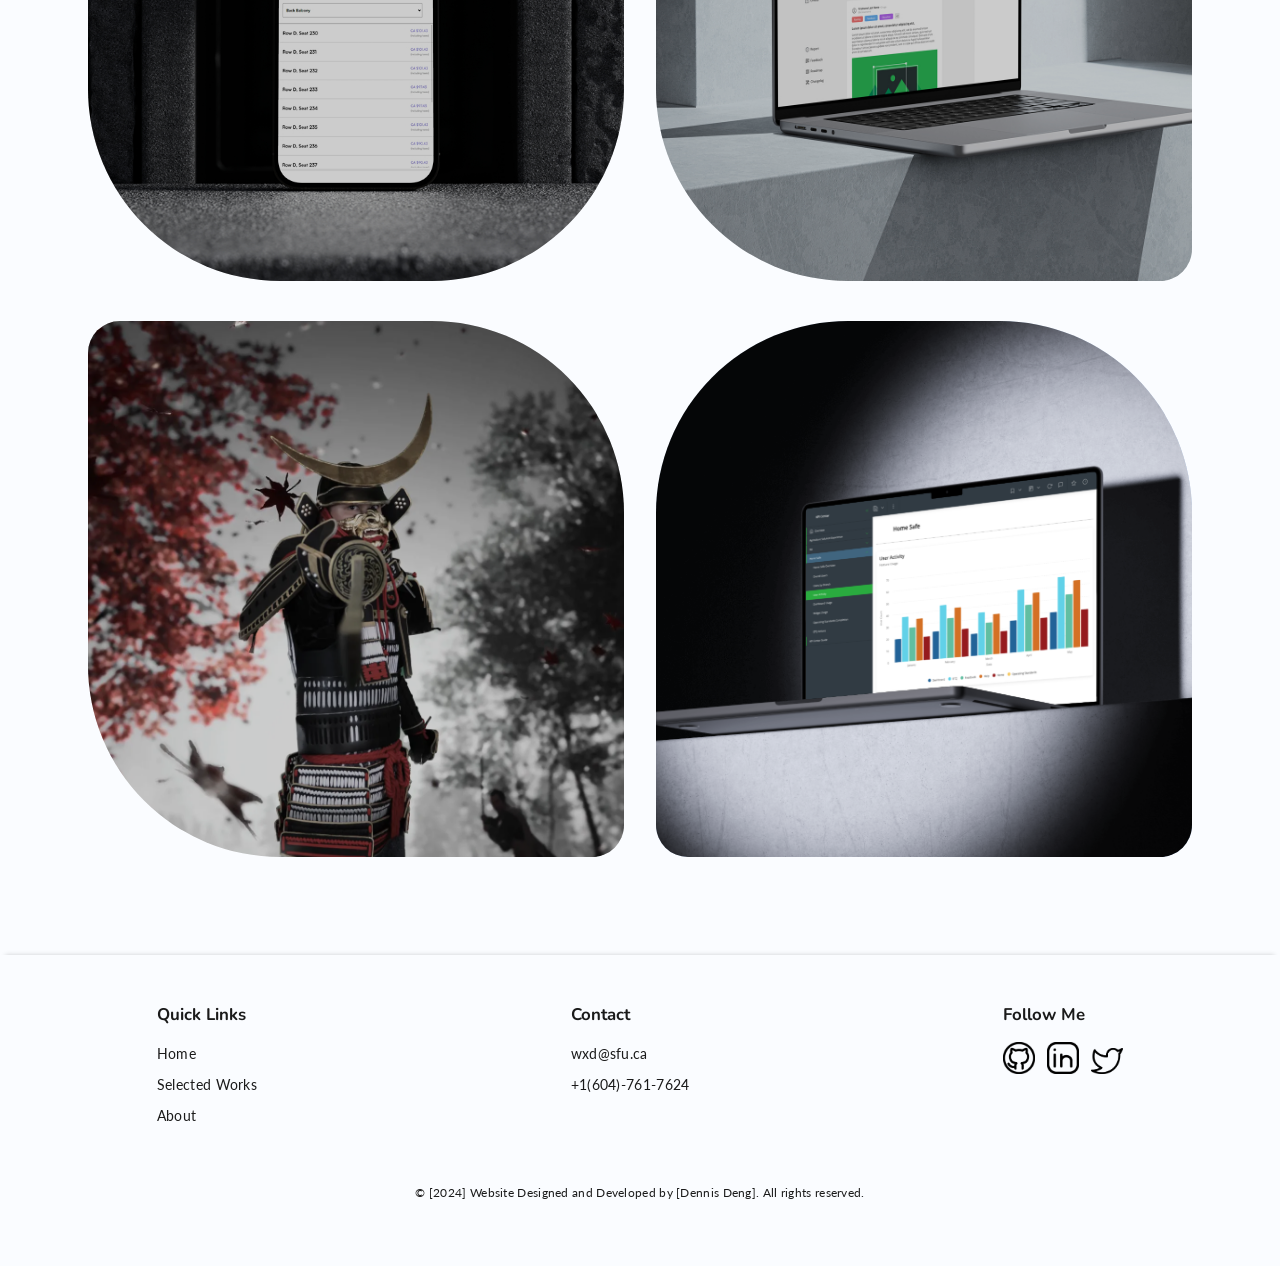
==== commit aed13f70: "Added a UX portfolio of my Coop Experience Updating the spatial computing project to my portfolio." ====
--- a/index.html
+++ b/index.html
@@ -23,6 +23,7 @@
     <link rel="stylesheet" href="css/main.css" />
     <link rel="stylesheet" href="css/grid.css" />
     <link rel="stylesheet" href="css/variable-proximity.css" />
+    <link rel="stylesheet" href="css/enterprise.css" />
     <script src="js/home-tabs.js" defer></script>
   </head>
 
@@ -277,6 +278,34 @@
               </li>
             </ul>
           </div>
+
+          <div class="cloud-effect work-two" data-portfolio-type="ux">
+            <ul>
+              <li>
+                <a href="works-enterprise.html">
+                  <span></span><span></span><span></span><span></span>
+                  <div
+                    class="image-wrapper card-placeholder placeholder-analytics"
+                  >                    
+                  <img
+                      src="img\enterprise\enterprise_card.png"
+                      width="1152"
+                      height="2048"
+                      alt="Enterprise UX Co-op Experience"
+                    />
+                    <!-- <span
+                      class="material-symbols-rounded card-icon"
+                      aria-hidden="true"
+                      >dashboard</span
+                    > -->
+                    <h3 class="image-title">
+                      Enterprise UX Co-op Experience
+                    </h3>
+                  </div>
+                </a>
+              </li>
+            </ul>
+          </div>
         </div>
       </div>
 
--- a/css/grid.css
+++ b/css/grid.css
@@ -175,7 +175,8 @@
   }
 
   .work-showcase iframe {
-    height: 50rem;
+    aspect-ratio: 16 / 9;
+    height: auto;
   }
   figcation {
     margin-top: 2em;
@@ -365,7 +366,8 @@
   }
 
   .work-showcase iframe {
-    height: 60rem;
+    aspect-ratio: 16 / 9;
+    height: auto;
   }
 }
 
@@ -396,7 +398,8 @@
   }
 
   .work-showcase iframe {
-    height: 50rem;
+    aspect-ratio: 16 / 9;
+    height: auto;
   }
 
   .content-container p {
--- a/css/enterprise.css
+++ b/css/enterprise.css
@@ -0,0 +1,450 @@
+/* Enterprise UX Co-op case-study hub
+   Reuses the shared works layout (works.css), the cloud-effect project
+   cards from main.css, and the responsive .grid.two-columns from grid.css.
+   This file only adds the page-specific placeholders, captions, the hidden
+   showcase container, and the additional-experience chips. */
+
+/* MAJOR WORK AREAS -------------------------------------------------------- */
+
+/* Tighten the intro-to-cards gap. The shared .selected-work-one adds a
+   10em bottom margin (meant to separate long-form case-study blocks); on
+   this hub the hero sits directly above the card grid, so a smaller,
+   consistent gap reads better. */
+.enterprise-hero {
+  margin-bottom: 3rem;
+}
+
+.enterprise-section {
+  position: relative;
+}
+
+.enterprise-cards {
+  align-items: start;
+  padding-bottom: 2rem;
+}
+
+/* The showcase is hidden by default, so the additional-experience block
+   follows the cards directly. Keep its top margin in line with the rest
+   of the page instead of the large default case-study spacing. */
+.additional-experience {
+  margin-top: 4rem;
+}
+
+/* The shared .content-container is a side-by-side flex row; on this section
+   we want the chips to stack directly under the project copy instead. */
+.additional-experience .content-container {
+  flex-direction: column;
+  gap: 0;
+}
+
+.enterprise-work-item {
+  display: flex;
+  flex-direction: column;
+}
+
+/* Placeholder visual area for each card. Reuses the square .image-wrapper
+   ratio but renders a generalized gradient + icon instead of a real
+   internal screenshot (confidential work). */
+.card-placeholder {
+  display: block;
+  border-radius: inherit;
+  background: linear-gradient(135deg, #dbe7f7 0%, #b9cdec 100%);
+}
+
+.placeholder-analytics {
+  background: linear-gradient(135deg, #dbe7f7 0%, #a9c4ea 100%);
+}
+
+.placeholder-audit {
+  background: linear-gradient(135deg, #e2ecf9 0%, #b4c9e6 100%);
+}
+
+.placeholder-ai {
+  background: linear-gradient(135deg, #e6e1f7 0%, #b7c1ec 100%);
+}
+
+.placeholder-motion {
+  background: linear-gradient(135deg, #dcecf1 0%, #aecfe4 100%);
+  background-image: url("../img/enterprise/spatial-computing-card.png");
+  background-size: cover;
+  background-position: center;
+  background-repeat: no-repeat;
+}
+
+/* A real image already communicates this card, so hide the generic icon. */
+.placeholder-motion .card-icon {
+  display: none;
+}
+
+.card-icon {
+  position: absolute;
+  top: 50%;
+  left: 50%;
+  transform: translate(-50%, -50%);
+  z-index: 2;
+  font-size: 4rem;
+  color: #4d6b93;
+  opacity: 0.85;
+  transition: opacity 0.4s ease;
+}
+
+/* On hover the cloud circles rise and the title fades in (inherited from
+   .image-title in main.css); fade the icon so the title reads cleanly. */
+.cloud-effect ul li:hover .card-icon,
+.cloud-effect ul li a:focus-within .card-icon {
+  opacity: 0;
+}
+
+.card-overlay-title {
+  padding: 0 1rem;
+  font-size: 1.25rem;
+}
+
+/* Always-visible caption below the card. */
+.enterprise-card-caption {
+  padding: 1rem 0.25rem 0;
+}
+
+.enterprise-card-caption .card-title {
+  margin-bottom: 0.35rem;
+  font-size: 1.25rem;
+  color: #1a1a1a;
+}
+
+.enterprise-card-caption .card-category {
+  margin-bottom: 0.5rem;
+  font-weight: 700;
+  font-size: 0.9rem;
+  color: #4d6b93;
+}
+
+.enterprise-card-caption .card-desc {
+  max-width: 52ch;
+  font-size: 1rem;
+  color: #333;
+}
+
+/* HIDDEN SHOWCASE / DETAIL SECTION --------------------------------------- */
+
+/* Hidden by default via the [hidden] attribute in markup. Future JS should
+   remove the attribute (or toggle .is-open) to reveal the selected project. */
+.project-showcase-section[hidden] {
+  display: none;
+}
+
+.project-showcase-section {
+  background-color: #fafcff;
+  padding: 3rem 0;
+}
+
+.project-showcase-section.is-additional-mode {
+  padding: 0;
+}
+
+.project-showcase-section.is-additional-mode .showcase-body {
+  display: none;
+}
+
+.showcase-project-title {
+  font-size: 2rem;
+  color: #1a1a1a;
+}
+
+.showcase-project-category {
+  margin-bottom: 1.5rem;
+  font-weight: 700;
+  color: #4d6b93;
+}
+
+.showcase-project-overview,
+.showcase-project-media,
+.showcase-project-process {
+  margin-bottom: 2rem;
+}
+
+/* Reveal animation the first time the showcase opens (subtle fade + rise). */
+.project-showcase-section.is-revealing {
+  animation: showcaseReveal 0.5s cubic-bezier(0.25, 0.46, 0.45, 0.94) both;
+}
+
+@keyframes showcaseReveal {
+  from {
+    opacity: 0;
+    transform: translateY(1.25rem);
+  }
+  to {
+    opacity: 1;
+    transform: translateY(0);
+  }
+}
+
+/* Sticky mini project switcher. Sits just below the fixed site header
+   (offset supplied by JS via --header-h) and stays in view while the user
+   scrolls through long project content. */
+.showcase-tabs-wrap {
+  position: sticky;
+  top: var(--header-h, 4.5rem);
+  z-index: 1;
+  width: fit-content;
+  max-width: calc(100% - 1rem);
+  margin: 0 0 2rem;
+  margin-left: max(3rem, calc((100% - 75rem) / 2 + 3rem));
+  background-color: #fafcff;
+  border: 1px solid #dee0e2;
+  border-radius: 0.75rem;
+  padding: 0.5rem;
+}
+
+.showcase-tabs-wrap .home-container {
+  width: auto;
+  max-width: none;
+  margin: 0;
+  padding: 0;
+}
+
+.showcase-tabs {
+  display: flex;
+  flex-wrap: wrap;
+  gap: 0.5rem;
+}
+
+.showcase-tab {
+  appearance: none;
+  border: none;
+  background-color: transparent;
+  color: #1a1a1a;
+  font-family: "Lato", sans-serif;
+  font-weight: 800;
+  font-size: 0.75rem;
+  line-height: 1.2;
+  padding: 1rem 2rem;
+  border-radius: 0.7rem;
+  cursor: pointer;
+  position: relative;
+  isolation: isolate;
+  width: fit-content;
+  text-decoration: none;
+  transition: color 0.3s ease;
+}
+
+.showcase-tab::after {
+  content: "";
+  position: absolute;
+  inset: 0;
+  border-radius: inherit;
+  border: 0.15rem dotted rgba(26, 26, 26, 0.45);
+  transition: opacity 0.3s ease;
+  pointer-events: none;
+}
+
+.showcase-tab::before {
+  content: "";
+  position: absolute;
+  inset: 0;
+  border-radius: inherit;
+  border: 0.15rem solid #1a1a1a;
+  opacity: 0;
+  transition: opacity 0.3s ease;
+  pointer-events: none;
+}
+
+.showcase-tab:hover,
+.showcase-tab:focus {
+  color: #1a1a1a;
+  background-color: transparent;
+}
+
+.showcase-tab:hover::after,
+.showcase-tab:focus::after {
+  opacity: 0;
+}
+
+.showcase-tab:hover::before,
+.showcase-tab:focus::before {
+  opacity: 1;
+}
+
+.showcase-tab:focus-visible {
+  outline: none;
+}
+
+.showcase-tab[aria-selected="true"],
+.showcase-tab[aria-selected="true"]:hover,
+.showcase-tab[aria-selected="true"]:focus,
+.showcase-tab[aria-selected="true"]:focus-visible {
+  background-color: #1a1a1a;
+  color: #fafcff;
+}
+
+.showcase-tab[aria-selected="true"]::after,
+.showcase-tab[aria-selected="true"]::before {
+  opacity: 0;
+}
+
+.showcase-tab[aria-selected="true"]:focus-visible {
+  outline: 2px solid #1a1a1a;
+  outline-offset: 2px;
+}
+
+/* Keep keyboard focus visible while retaining the button-secondary look. */
+.showcase-tab:not([aria-selected="true"]):focus-visible::before {
+  opacity: 1;
+}
+
+/* Neutralize the old tab-specific transitions to avoid conflicting animation stacks. */
+.showcase-tab {
+  transition:
+    color 0.3s ease,
+    background-color 0.25s ease;
+}
+
+.showcase-tab:hover {
+  background-color: transparent;
+}
+
+.showcase-tab[aria-selected="true"] {
+  background-color: #1a1a1a;
+  color: #fafcff;
+}
+
+/* Content crossfade when switching projects. */
+.showcase-body {
+  transition:
+    opacity 0.2s ease,
+    transform 0.2s ease;
+}
+
+.showcase-body.is-fading {
+  opacity: 0;
+  transform: translateY(0.5rem);
+}
+
+/* Active-card indicator, synced with the selected tab. */
+.enterprise-work-item.is-active .cloud-effect ul li {
+  outline: 2px solid #4d6b93;
+  outline-offset: 3px;
+}
+
+/* Generalized, confidentiality-safe media placeholder. */
+.showcase-media-frame {
+  display: flex;
+  flex-direction: column;
+  align-items: center;
+  justify-content: center;
+  gap: 0.75rem;
+  text-align: center;
+  min-height: 16rem;
+  padding: 2rem;
+  border: 1px dashed #c4d5ec;
+  border-radius: 1rem;
+  /* background: linear-gradient(135deg, #eef4fc 0%, #dbe7f7 100%); */
+  color: #4d6b93;
+}
+
+.showcase-media-frame .material-symbols-rounded {
+  font-size: 3rem;
+}
+
+.showcase-media-frame p {
+  max-width: 40ch;
+  margin: 0;
+  font-size: 0.9rem;
+}
+
+/* Grid of labeled placeholder frames (e.g., device research, storyboards).
+   Sanitized mockups can drop straight into these frames later. */
+.showcase-media-grid {
+  display: grid;
+  grid-template-columns: repeat(auto-fit, minmax(15rem, 1fr));
+  gap: 1rem;
+}
+
+.showcase-media-grid .showcase-media-frame {
+  margin: 0;
+}
+
+.showcase-media-label {
+  font-weight: 700;
+  font-size: 1rem;
+  color: #33517a;
+}
+
+/* Process / research details. */
+.showcase-project-process h3 {
+  font-size: 1.1rem;
+  font-weight: 700;
+  margin-bottom: 0.75rem;
+  color: #1a1a1a;
+}
+
+.showcase-project-process h3:not(:first-child) {
+  margin-top: 1.75rem;
+}
+
+.showcase-project-process p {
+  max-width: 60ch;
+  margin: 0 0 0.75rem;
+}
+
+.showcase-project-process ul {
+  list-style: none;
+  margin: 1.5rem 0 0;
+  padding: 0;
+  display: flex;
+  flex-direction: column;
+  gap: 0.75rem;
+}
+
+.showcase-project-process li {
+  display: flex;
+  flex-direction: column;
+  align-items: flex-start;
+  width: fit-content;
+  padding: 0.4rem 0.85rem;
+  border: 1px solid #c4d5ec;
+  border-radius: 999px;
+  background-color: #eef4fc;
+  font-size: 0.8125rem;
+  line-height: 1.4;
+  font-weight: 600;
+  color: #33517a;
+}
+
+/* ADDITIONAL EXPERIENCE --------------------------------------------------- */
+
+.experience-chips {
+  list-style: none;
+  margin: 1.5rem 0 0;
+  padding: 0;
+  display: flex;
+  flex-wrap: wrap;
+  gap: 0.75rem;
+}
+
+.experience-chips li {
+  padding: 0.4rem 0.85rem;
+  border: 1px solid #c4d5ec;
+  border-radius: 999px;
+  background-color: #eef4fc;
+  /* Smaller than body copy (1rem) for visual hierarchy, but kept at
+     0.8125rem (13px) with a 4.5:1+ contrast (#33517a on #eef4fc) so it
+     stays comfortably readable per WCAG AA. */
+  font-size: 0.8125rem;
+  line-height: 1.4;
+  font-weight: 600;
+  color: #33517a;
+}
+
+@media only screen and (max-width: 37.5rem) {
+  .showcase-tabs-wrap {
+    margin-left: 1rem;
+  }
+
+  .card-icon {
+    font-size: 3rem;
+  }
+
+  .enterprise-card-caption .card-title {
+    font-size: 1.1rem;
+  }
+}
